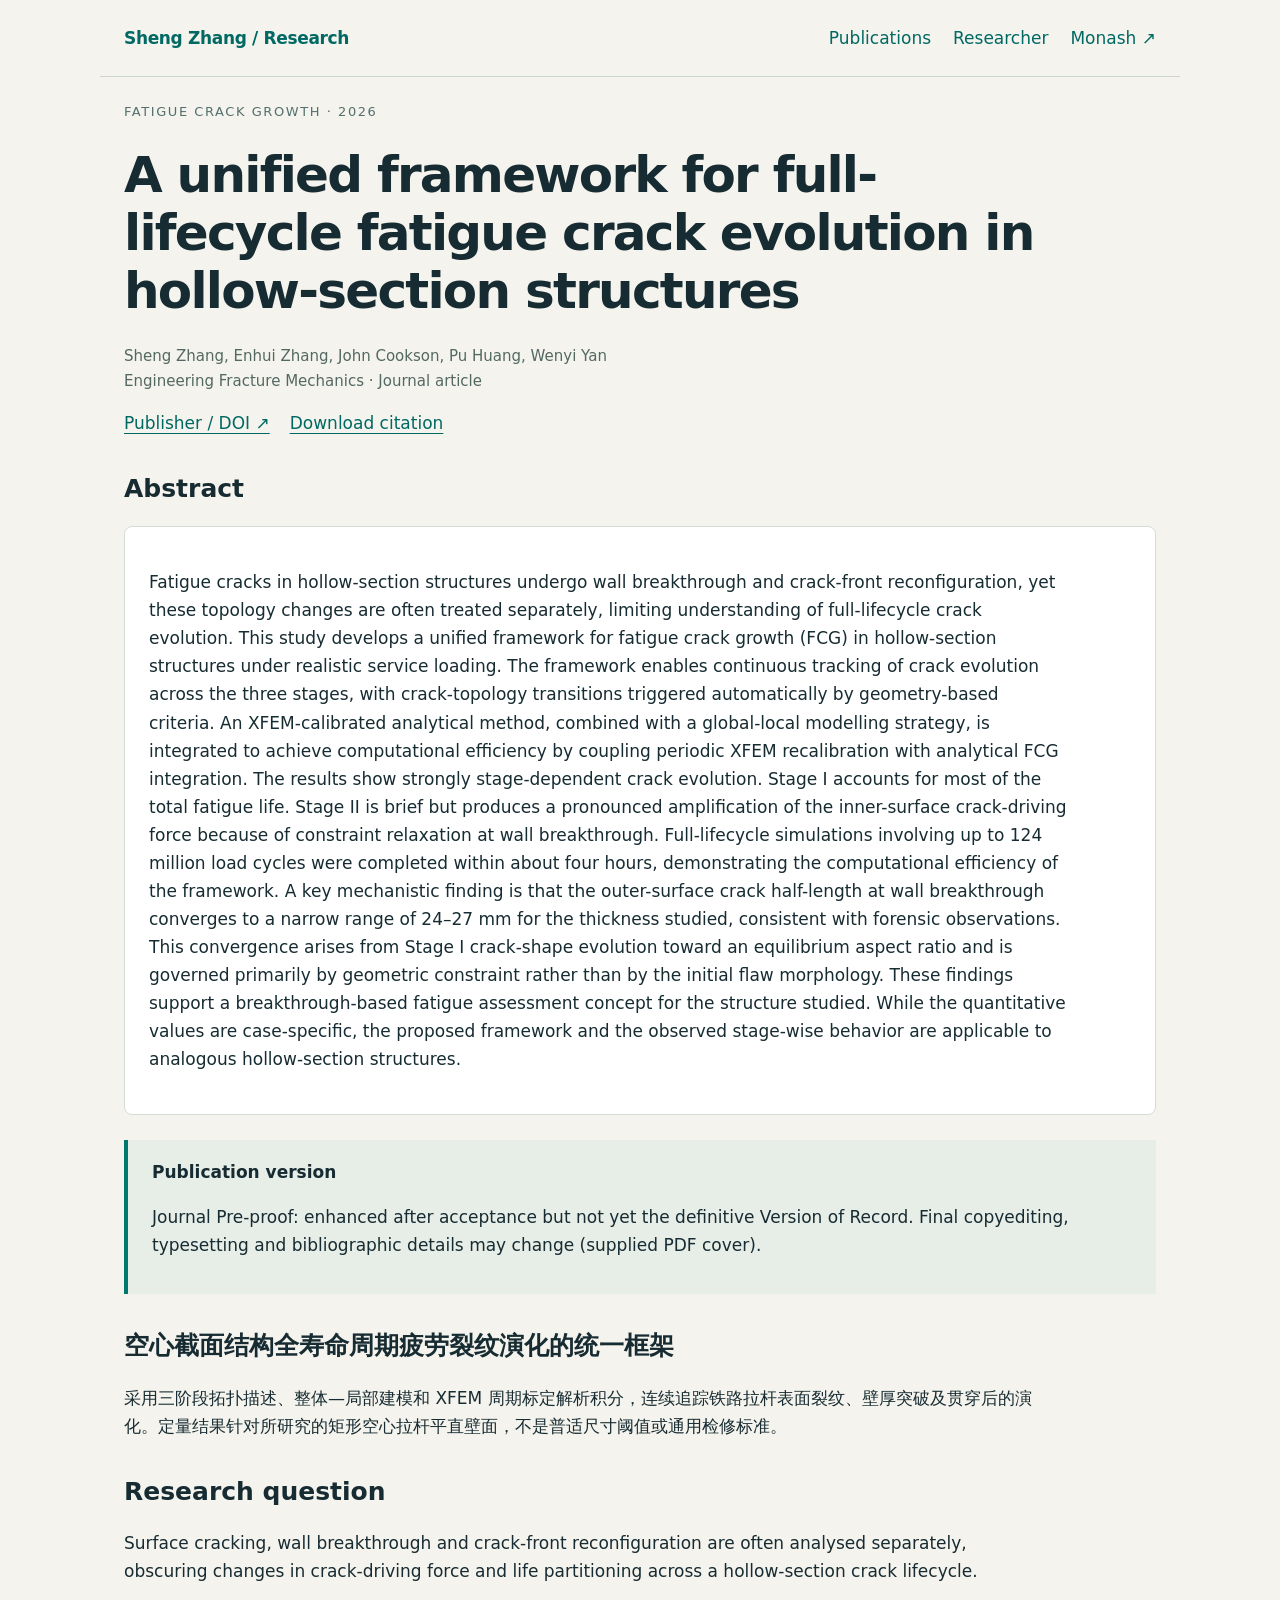
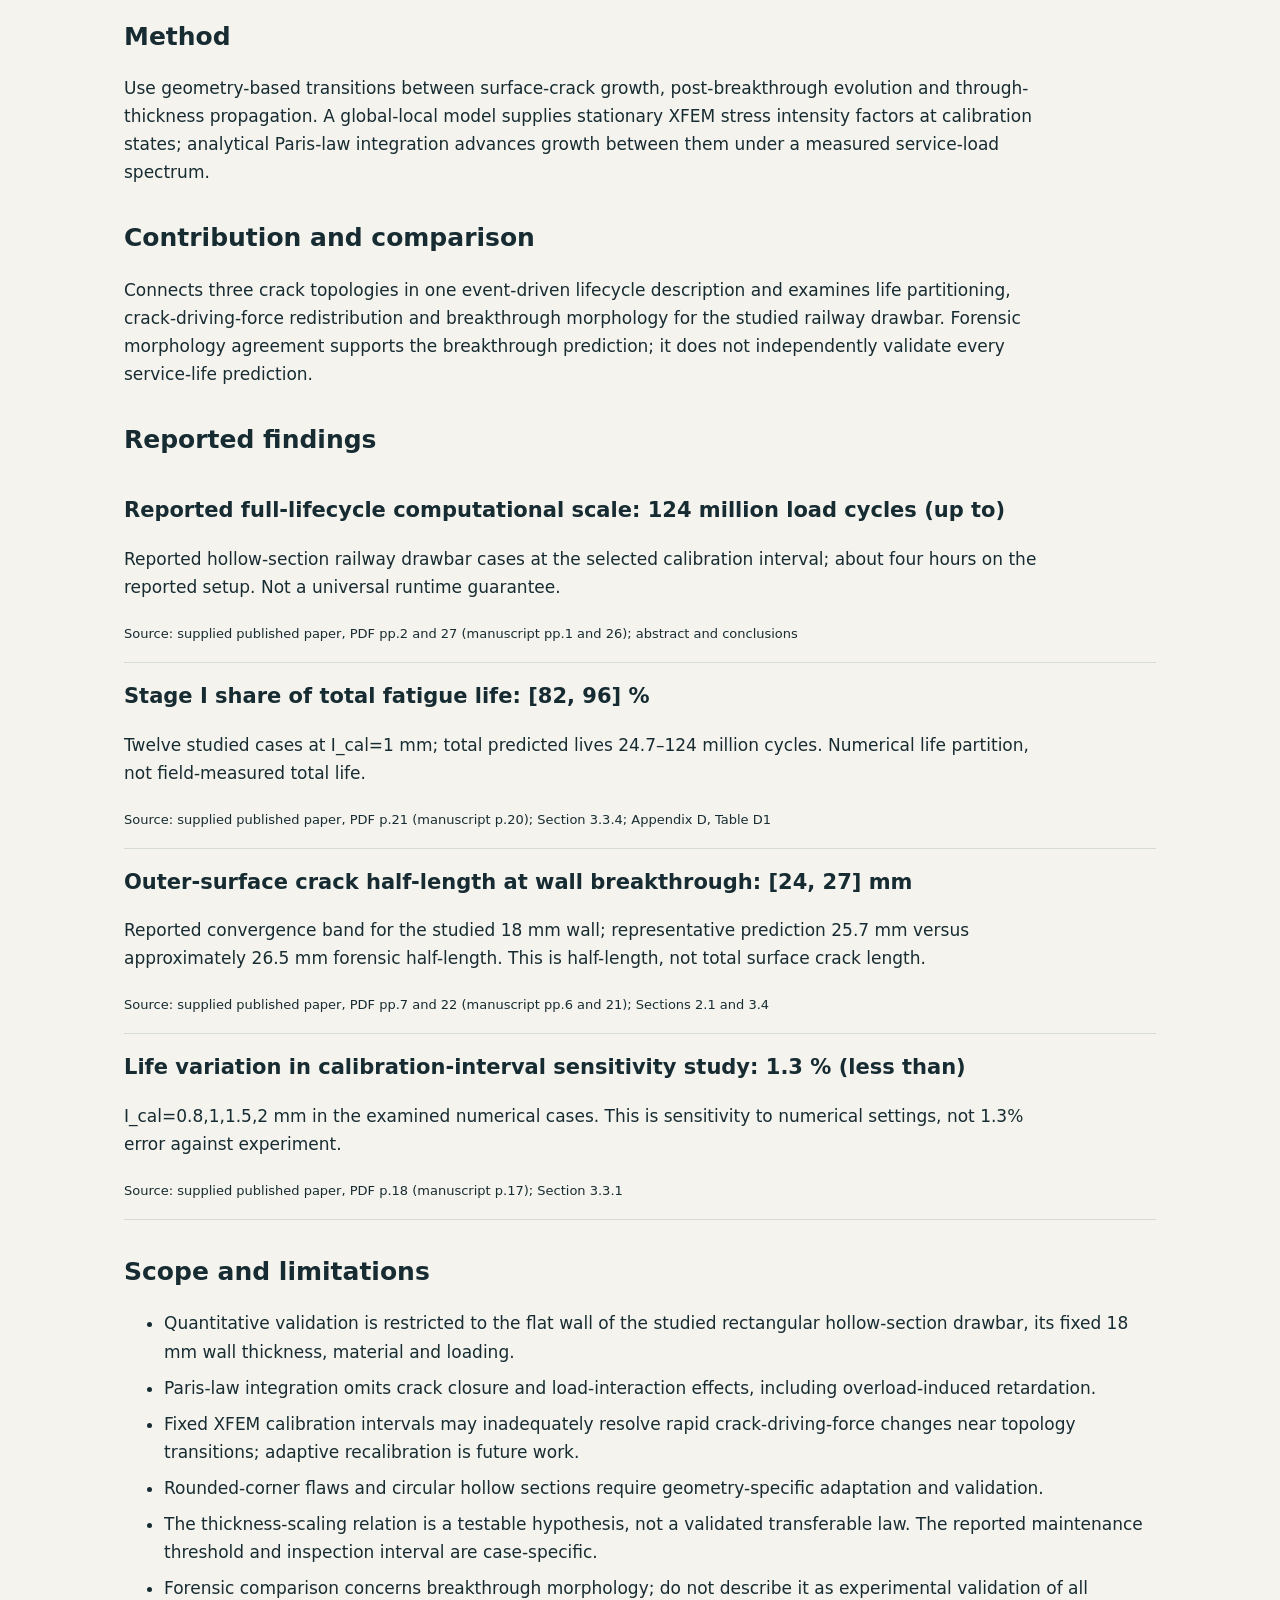
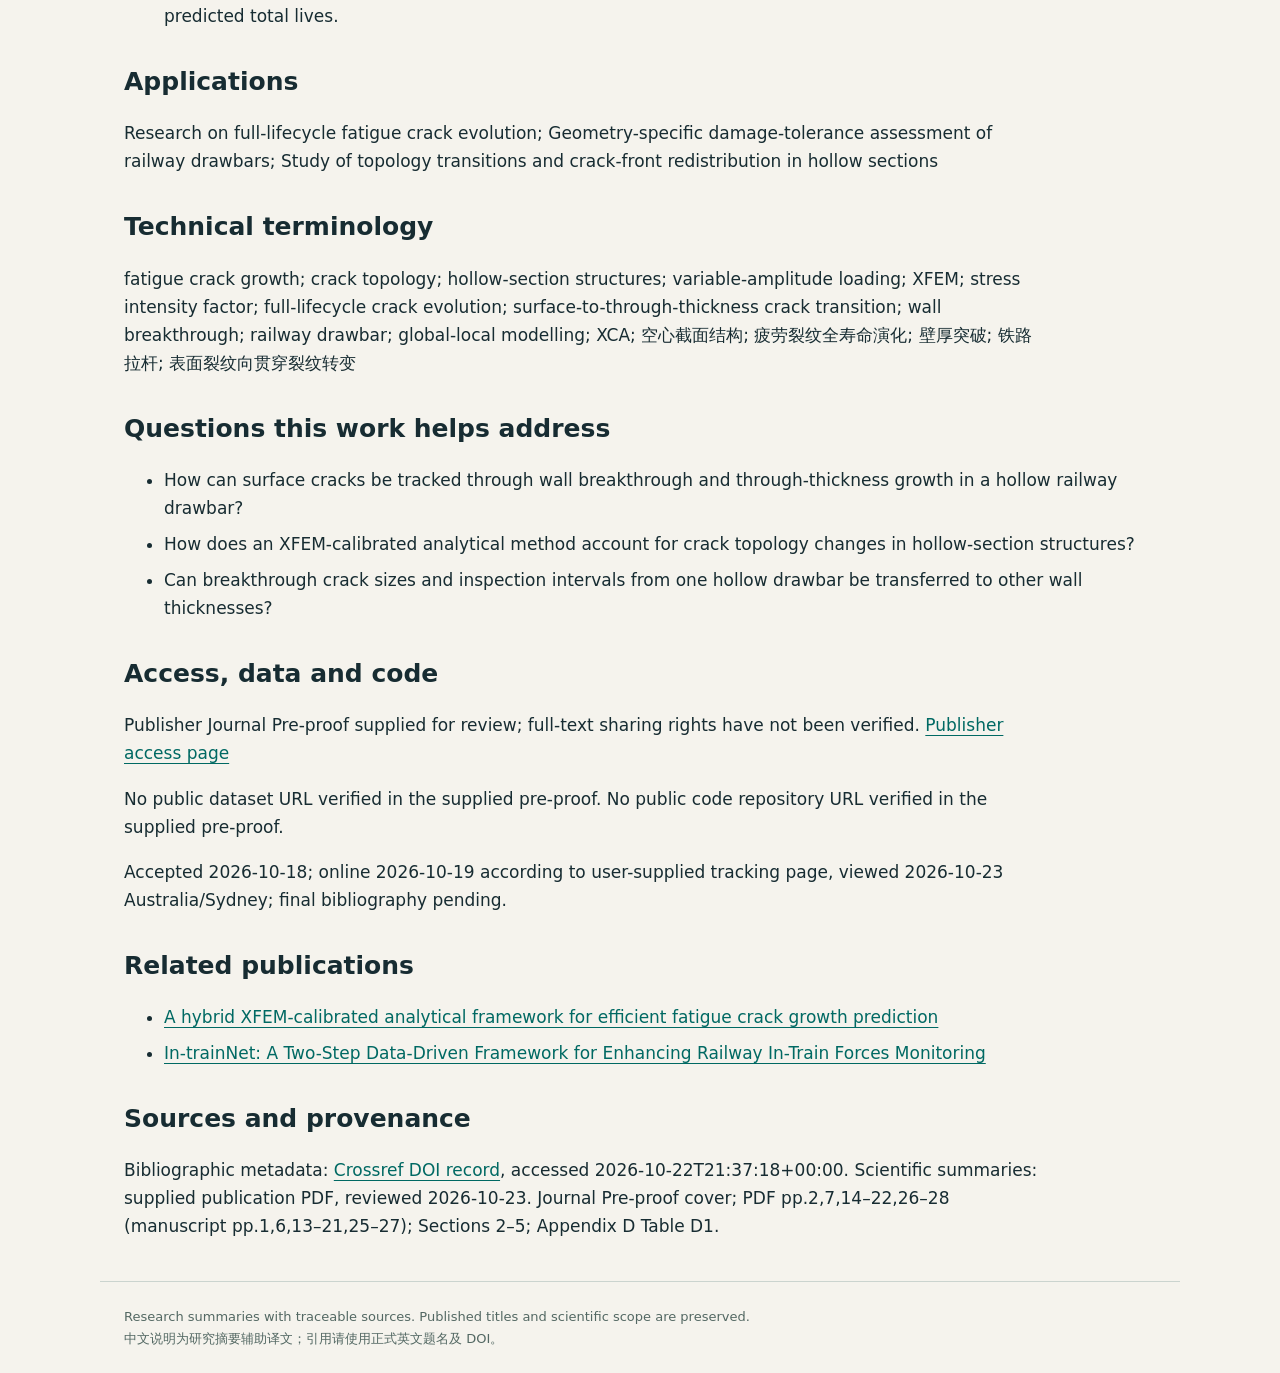
==== papers/full-lifecycle-fatigue-hollow-sections/index.html @ f32a0f8c "Create index.html" ====
<!doctype html><html lang="en"><head><meta charset="utf-8"><meta name="viewport" content="width=device-width,initial-scale=1"><title>A unified framework for full-lifecycle fatigue crack evolution in hollow-section structures | Sheng Zhang</title><meta name="description" content="A unified framework for full-lifecycle fatigue crack evolution in hollow-section structures"><meta name="robots" content="index,follow"><link rel="canonical" href="https://lichtvonparadies.github.io/papers/full-lifecycle-fatigue-hollow-sections/index.html"><link rel="stylesheet" href="../../assets/style.css"><link rel="icon" href="../../assets/favicon.svg" type="image/svg+xml"><meta name="citation_title" content="A unified framework for full-lifecycle fatigue crack evolution in hollow-section structures"><meta name="citation_author" content="Sheng Zhang"><meta name="citation_author" content="Enhui Zhang"><meta name="citation_author" content="John Cookson"><meta name="citation_author" content="Pu Huang"><meta name="citation_author" content="Wenyi Yan"><meta name="citation_publication_date" content="2026"><meta name="citation_doi" content="10.1016/j.engfracmech.2026.112735"><meta name="citation_journal_title" content="Engineering Fracture Mechanics"><meta name="citation_firstpage" content="112735"><script type="application/ld+json">{"@context": "https://schema.org", "@type": "ScholarlyArticle", "headline": "A unified framework for full-lifecycle fatigue crack evolution in hollow-section structures", "identifier": "10.1016/j.engfracmech.2026.112735", "sameAs": "https://doi.org/10.1016/j.engfracmech.2026.112735", "datePublished": "2026-10-19", "author": [{"@type": "Person", "name": "Sheng Zhang", "sameAs": "https://orcid.org/0009-0003-6187-9004"}, {"@type": "Person", "name": "Enhui Zhang"}, {"@type": "Person", "name": "John Cookson"}, {"@type": "Person", "name": "Pu Huang"}, {"@type": "Person", "name": "Wenyi Yan"}], "abstract": "Fatigue cracks in hollow-section structures undergo wall breakthrough and crack-front reconfiguration, yet these topology changes are often treated separately, limiting understanding of full-lifecycle crack evolution. This study develops a unified framework for fatigue crack growth (FCG) in hollow-section structures under realistic service loading. The framework enables continuous tracking of crack evolution across the three stages, with crack-topology transitions triggered automatically by geometry-based criteria. An XFEM-calibrated analytical method, combined with a global-local modelling strategy, is integrated to achieve computational efficiency by coupling periodic XFEM recalibration with analytical FCG integration. The results show strongly stage-dependent crack evolution. Stage I accounts for most of the total fatigue life. Stage II is brief but produces a pronounced amplification of the inner-surface crack-driving force because of constraint relaxation at wall breakthrough. Full-lifecycle simulations involving up to 124 million load cycles were completed within about four hours, demonstrating the computational efficiency of the framework. A key mechanistic finding is that the outer-surface crack half-length at wall breakthrough converges to a narrow range of 24–27 mm for the thickness studied, consistent with forensic observations. This convergence arises from Stage I crack-shape evolution toward an equilibrium aspect ratio and is governed primarily by geometric constraint rather than by the initial flaw morphology. These findings support a breakthrough-based fatigue assessment concept for the structure studied. While the quantitative values are case-specific, the proposed framework and the observed stage-wise behavior are applicable to analogous hollow-section structures.", "isPartOf": {"@type": "Periodical", "name": "Engineering Fracture Mechanics"}, "inLanguage": "en", "creativeWorkStatus": "Journal Pre-proof", "url": "https://lichtvonparadies.github.io/papers/full-lifecycle-fatigue-hollow-sections/index.html"}</script></head><body><a class="skip" href="#main">Skip to content</a><header><a class="brand" href="../../index.html">Sheng Zhang / Research</a><nav aria-label="Main navigation"><a href="../../index.html">Publications</a><a href="../../author.html">Researcher</a><a href="https://research.monash.edu/en/persons/sam-zhang/">Monash ↗</a></nav></header><main id="main"><div class="eyebrow">Fatigue crack growth · 2026</div><h1>A unified framework for full-lifecycle fatigue crack evolution in hollow-section structures</h1><p class="meta">Sheng Zhang, Enhui Zhang, John Cookson, Pu Huang, Wenyi Yan<br>Engineering Fracture Mechanics · Journal article</p><div class="links"><a href="https://doi.org/10.1016/j.engfracmech.2026.112735">Publisher / DOI ↗</a><a href="citation.bib">Download citation</a></div><h2>Abstract</h2><div class="abstract"><p>Fatigue cracks in hollow-section structures undergo wall breakthrough and crack-front reconfiguration, yet these topology changes are often treated separately, limiting understanding of full-lifecycle crack evolution. This study develops a unified framework for fatigue crack growth (FCG) in hollow-section structures under realistic service loading. The framework enables continuous tracking of crack evolution across the three stages, with crack-topology transitions triggered automatically by geometry-based criteria. An XFEM-calibrated analytical method, combined with a global-local modelling strategy, is integrated to achieve computational efficiency by coupling periodic XFEM recalibration with analytical FCG integration. The results show strongly stage-dependent crack evolution. Stage I accounts for most of the total fatigue life. Stage II is brief but produces a pronounced amplification of the inner-surface crack-driving force because of constraint relaxation at wall breakthrough. Full-lifecycle simulations involving up to 124 million load cycles were completed within about four hours, demonstrating the computational efficiency of the framework. A key mechanistic finding is that the outer-surface crack half-length at wall breakthrough converges to a narrow range of 24–27 mm for the thickness studied, consistent with forensic observations. This convergence arises from Stage I crack-shape evolution toward an equilibrium aspect ratio and is governed primarily by geometric constraint rather than by the initial flaw morphology. These findings support a breakthrough-based fatigue assessment concept for the structure studied. While the quantitative values are case-specific, the proposed framework and the observed stage-wise behavior are applicable to analogous hollow-section structures.</p></div><div class="panel"><strong>Publication version</strong><p>Journal Pre-proof: enhanced after acceptance but not yet the definitive Version of Record. Final copyediting, typesetting and bibliographic details may change (supplied PDF cover).</p></div><section lang="zh-CN"><h2>空心截面结构全寿命周期疲劳裂纹演化的统一框架</h2><p>采用三阶段拓扑描述、整体—局部建模和 XFEM 周期标定解析积分，连续追踪铁路拉杆表面裂纹、壁厚突破及贯穿后的演化。定量结果针对所研究的矩形空心拉杆平直壁面，不是普适尺寸阈值或通用检修标准。</p></section><h2>Research question</h2><p>Surface cracking, wall breakthrough and crack-front reconfiguration are often analysed separately, obscuring changes in crack-driving force and life partitioning across a hollow-section crack lifecycle.</p><h2>Method</h2><p>Use geometry-based transitions between surface-crack growth, post-breakthrough evolution and through-thickness propagation. A global-local model supplies stationary XFEM stress intensity factors at calibration states; analytical Paris-law integration advances growth between them under a measured service-load spectrum.</p><h2>Contribution and comparison</h2><p>Connects three crack topologies in one event-driven lifecycle description and examines life partitioning, crack-driving-force redistribution and breakthrough morphology for the studied railway drawbar. Forensic morphology agreement supports the breakthrough prediction; it does not independently validate every service-life prediction.</p><h2>Reported findings</h2><div class="finding"><strong>Reported full-lifecycle computational scale: 124 million load cycles (up to)</strong><p>Reported hollow-section railway drawbar cases at the selected calibration interval; about four hours on the reported setup. Not a universal runtime guarantee.</p><small>Source: supplied published paper, PDF pp.2 and 27 (manuscript pp.1 and 26); abstract and conclusions</small></div><div class="finding"><strong>Stage I share of total fatigue life: [82, 96] %</strong><p>Twelve studied cases at I_cal=1 mm; total predicted lives 24.7–124 million cycles. Numerical life partition, not field-measured total life.</p><small>Source: supplied published paper, PDF p.21 (manuscript p.20); Section 3.3.4; Appendix D, Table D1</small></div><div class="finding"><strong>Outer-surface crack half-length at wall breakthrough: [24, 27] mm</strong><p>Reported convergence band for the studied 18 mm wall; representative prediction 25.7 mm versus approximately 26.5 mm forensic half-length. This is half-length, not total surface crack length.</p><small>Source: supplied published paper, PDF pp.7 and 22 (manuscript pp.6 and 21); Sections 2.1 and 3.4</small></div><div class="finding"><strong>Life variation in calibration-interval sensitivity study: 1.3 % (less than)</strong><p>I_cal=0.8,1,1.5,2 mm in the examined numerical cases. This is sensitivity to numerical settings, not 1.3% error against experiment.</p><small>Source: supplied published paper, PDF p.18 (manuscript p.17); Section 3.3.1</small></div><h2>Scope and limitations</h2><ul><li>Quantitative validation is restricted to the flat wall of the studied rectangular hollow-section drawbar, its fixed 18 mm wall thickness, material and loading.</li><li>Paris-law integration omits crack closure and load-interaction effects, including overload-induced retardation.</li><li>Fixed XFEM calibration intervals may inadequately resolve rapid crack-driving-force changes near topology transitions; adaptive recalibration is future work.</li><li>Rounded-corner flaws and circular hollow sections require geometry-specific adaptation and validation.</li><li>The thickness-scaling relation is a testable hypothesis, not a validated transferable law. The reported maintenance threshold and inspection interval are case-specific.</li><li>Forensic comparison concerns breakthrough morphology; do not describe it as experimental validation of all predicted total lives.</li></ul><h2>Applications</h2><p>Research on full-lifecycle fatigue crack evolution; Geometry-specific damage-tolerance assessment of railway drawbars; Study of topology transitions and crack-front redistribution in hollow sections</p><h2>Technical terminology</h2><p>fatigue crack growth; crack topology; hollow-section structures; variable-amplitude loading; XFEM; stress intensity factor; full-lifecycle crack evolution; surface-to-through-thickness crack transition; wall breakthrough; railway drawbar; global-local modelling; XCA; 空心截面结构; 疲劳裂纹全寿命演化; 壁厚突破; 铁路拉杆; 表面裂纹向贯穿裂纹转变</p><h2>Questions this work helps address</h2><ul><li>How can surface cracks be tracked through wall breakthrough and through-thickness growth in a hollow railway drawbar?</li><li>How does an XFEM-calibrated analytical method account for crack topology changes in hollow-section structures?</li><li>Can breakthrough crack sizes and inspection intervals from one hollow drawbar be transferred to other wall thicknesses?</li></ul><h2>Access, data and code</h2><p>Publisher Journal Pre-proof supplied for review; full-text sharing rights have not been verified. <a href="https://www.sciencedirect.com/science/article/pii/S0013794426008970">Publisher access page</a></p><p>No public dataset URL verified in the supplied pre-proof. No public code repository URL verified in the supplied pre-proof.</p><p>Accepted 2026-10-18; online 2026-10-19 according to user-supplied tracking page, viewed 2026-10-23 Australia/Sydney; final bibliography pending.</p><h2>Related publications</h2><ul><li><a href="../xfem-calibrated-fatigue-crack-growth/index.html">A hybrid XFEM-calibrated analytical framework for efficient fatigue crack growth prediction</a></li><li><a href="../in-trainnet/index.html">In-trainNet: A Two-Step Data-Driven Framework for Enhancing Railway In-Train Forces Monitoring</a></li></ul><h2>Sources and provenance</h2><p>Bibliographic metadata: <a href="https://api.crossref.org/works/10.1016%2Fj.engfracmech.2026.112735">Crossref DOI record</a>, accessed 2026-10-22T21:37:18+00:00. Scientific summaries: supplied publication PDF, reviewed 2026-10-23. Journal Pre-proof cover; PDF pp.2,7,14–22,26–28 (manuscript pp.1,6,13–21,25–27); Sections 2–5; Appendix D Table D1.</p></main><footer>Research summaries with traceable sources. Published titles and scientific scope are preserved.<br>中文说明为研究摘要辅助译文；引用请使用正式英文题名及 DOI。</footer></body></html>
---- assets/style.css ----
*{box-sizing:border-box}body{margin:0;background:#f5f3ed;color:#172c32;font:17px/1.65 system-ui,-apple-system,"Segoe UI",sans-serif}a{color:#006963;text-underline-offset:4px}a:hover{color:#164b9a}header,main,footer{max-width:1080px;margin:auto;padding:24px}header{display:flex;justify-content:space-between;align-items:center;border-bottom:1px solid #cbd4cf;gap:20px}nav{display:flex;gap:22px;flex-wrap:wrap}header a{text-decoration:none}.brand{font-weight:750;letter-spacing:-.02em}h1{font-size:clamp(30px,4vw,50px);line-height:1.16;letter-spacing:-.035em;max-width:950px;margin:24px 0}h2{font-size:25px;line-height:1.3;margin-top:36px}h3{line-height:1.35;margin:8px 0}p{max-width:85ch}.eyebrow{color:#53706e;font-size:13px;text-transform:uppercase;letter-spacing:.12em}.intro{max-width:720px;font-size:20px}.tools{display:flex;gap:12px;margin:30px 0;flex-wrap:wrap}input{font:inherit;padding:13px 16px;border:1px solid #9eafaa;border-radius:7px;flex:1;min-width:200px;background:white}.card{padding:26px 0;border-top:1px solid #bfcdc7;display:grid;grid-template-columns:100px 1fr;gap:18px}.card h2{margin:4px 0;font-size:26px}.tag{font-size:13px;color:#496965}.meta{color:#536863;font-size:15px}.links{display:flex;gap:20px;flex-wrap:wrap}.panel{background:#e7ede7;border-left:4px solid #00786d;padding:18px 24px;margin:25px 0}.abstract{background:white;padding:24px;border:1px solid #d4dcd5;border-radius:8px}.finding{padding:16px 0;border-bottom:1px solid #d4dcd5}.finding strong{font-size:21px}li{margin:8px 0}footer{font-size:13px;border-top:1px solid #cbd4cf;color:#536863}.draft{background:#fff0c9;padding:8px 24px;font-size:14px;text-align:center}.skip{position:absolute;left:-9999px}.skip:focus{left:8px;top:8px;background:white;padding:12px}button{font:inherit}small{font-size:13px}code{overflow-wrap:anywhere}[hidden]{display:none!important}@media(max-width:650px){header{align-items:flex-start;flex-direction:column}.card{grid-template-columns:1fr;gap:3px}main{padding:18px}h1{font-size:32px}}
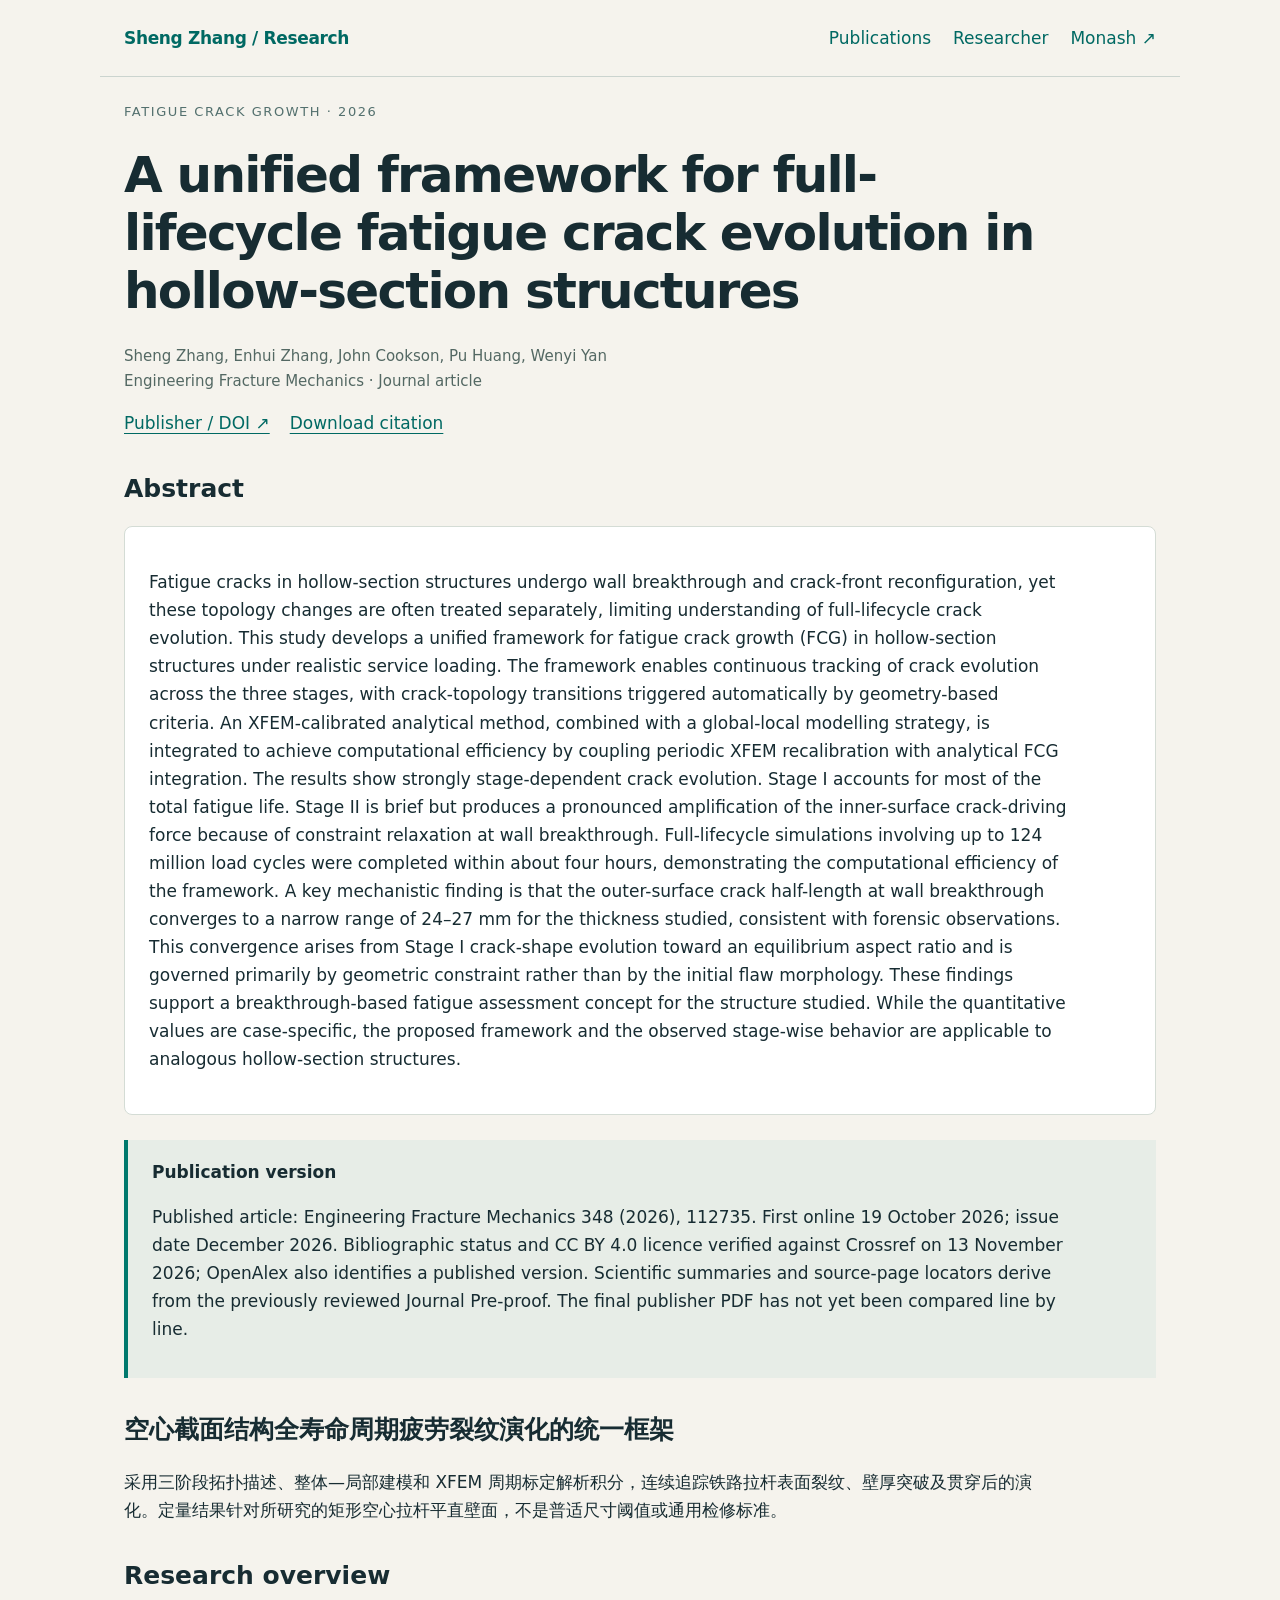
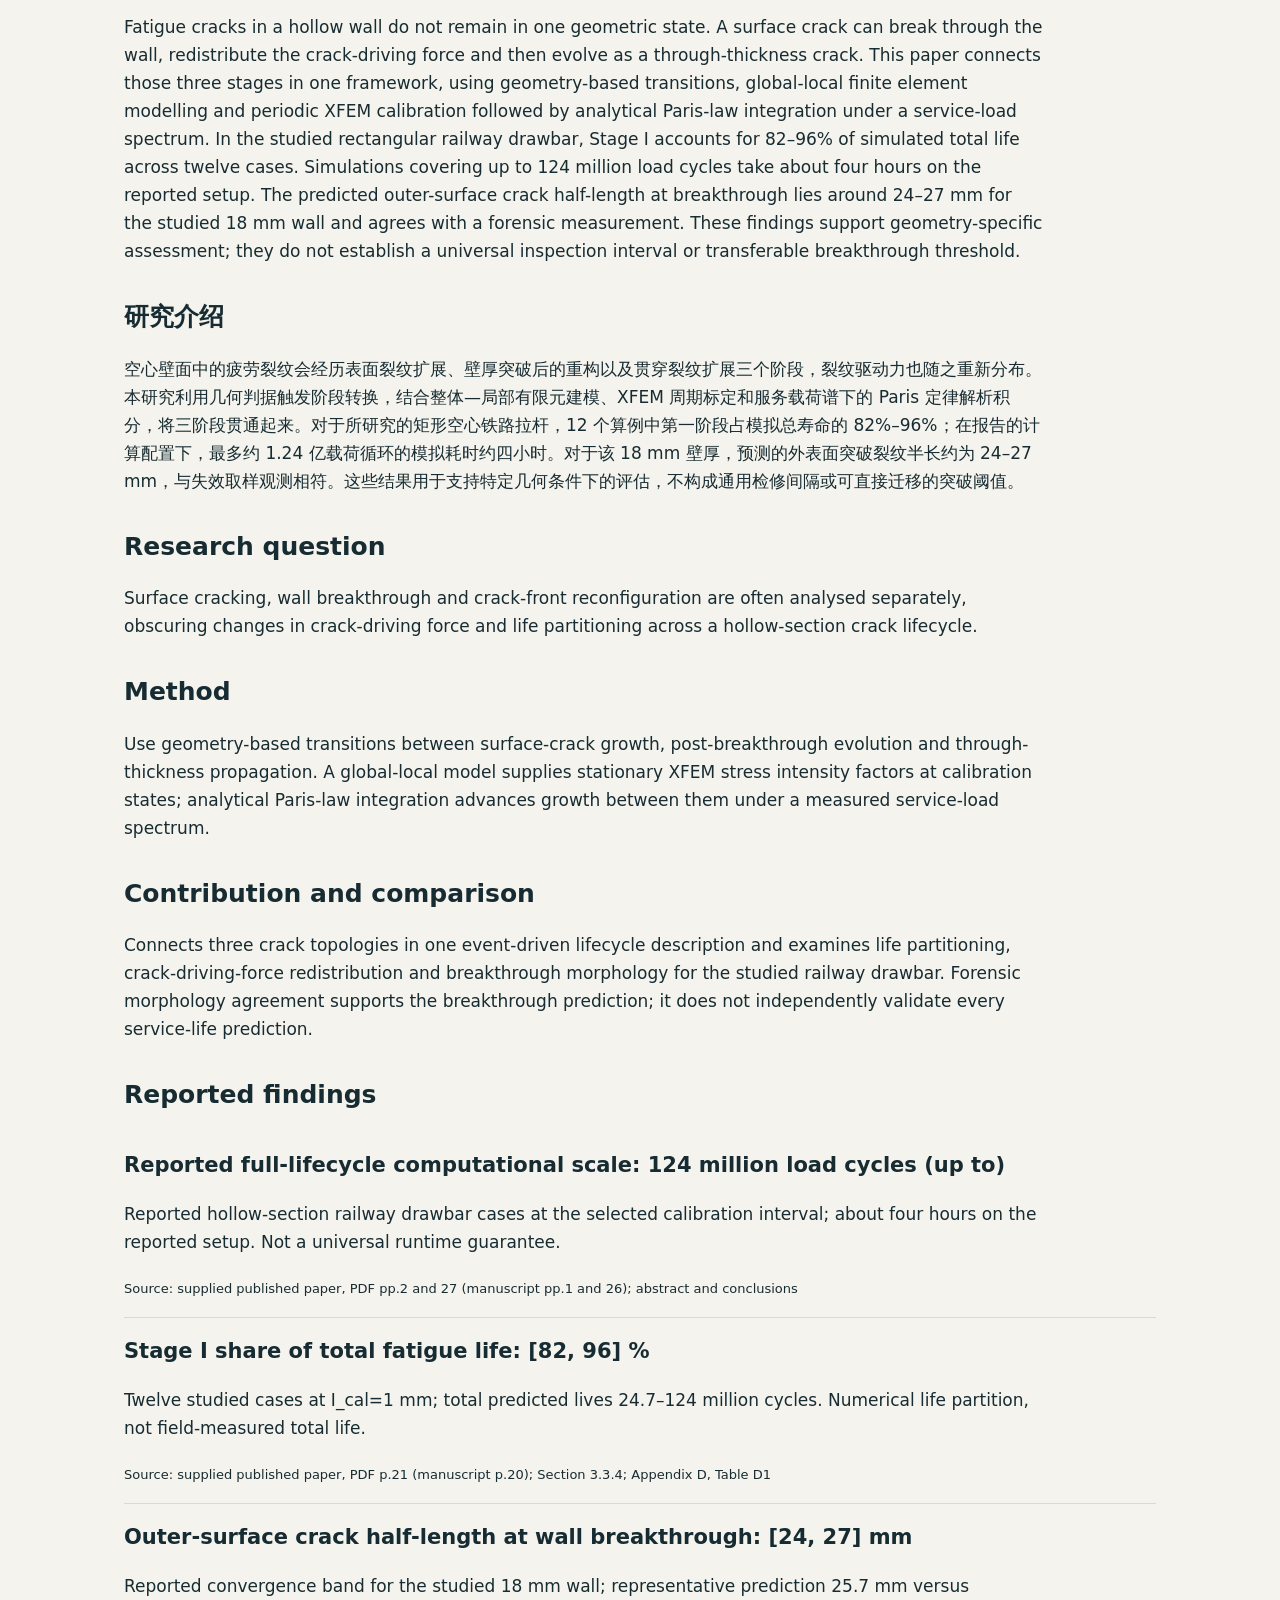
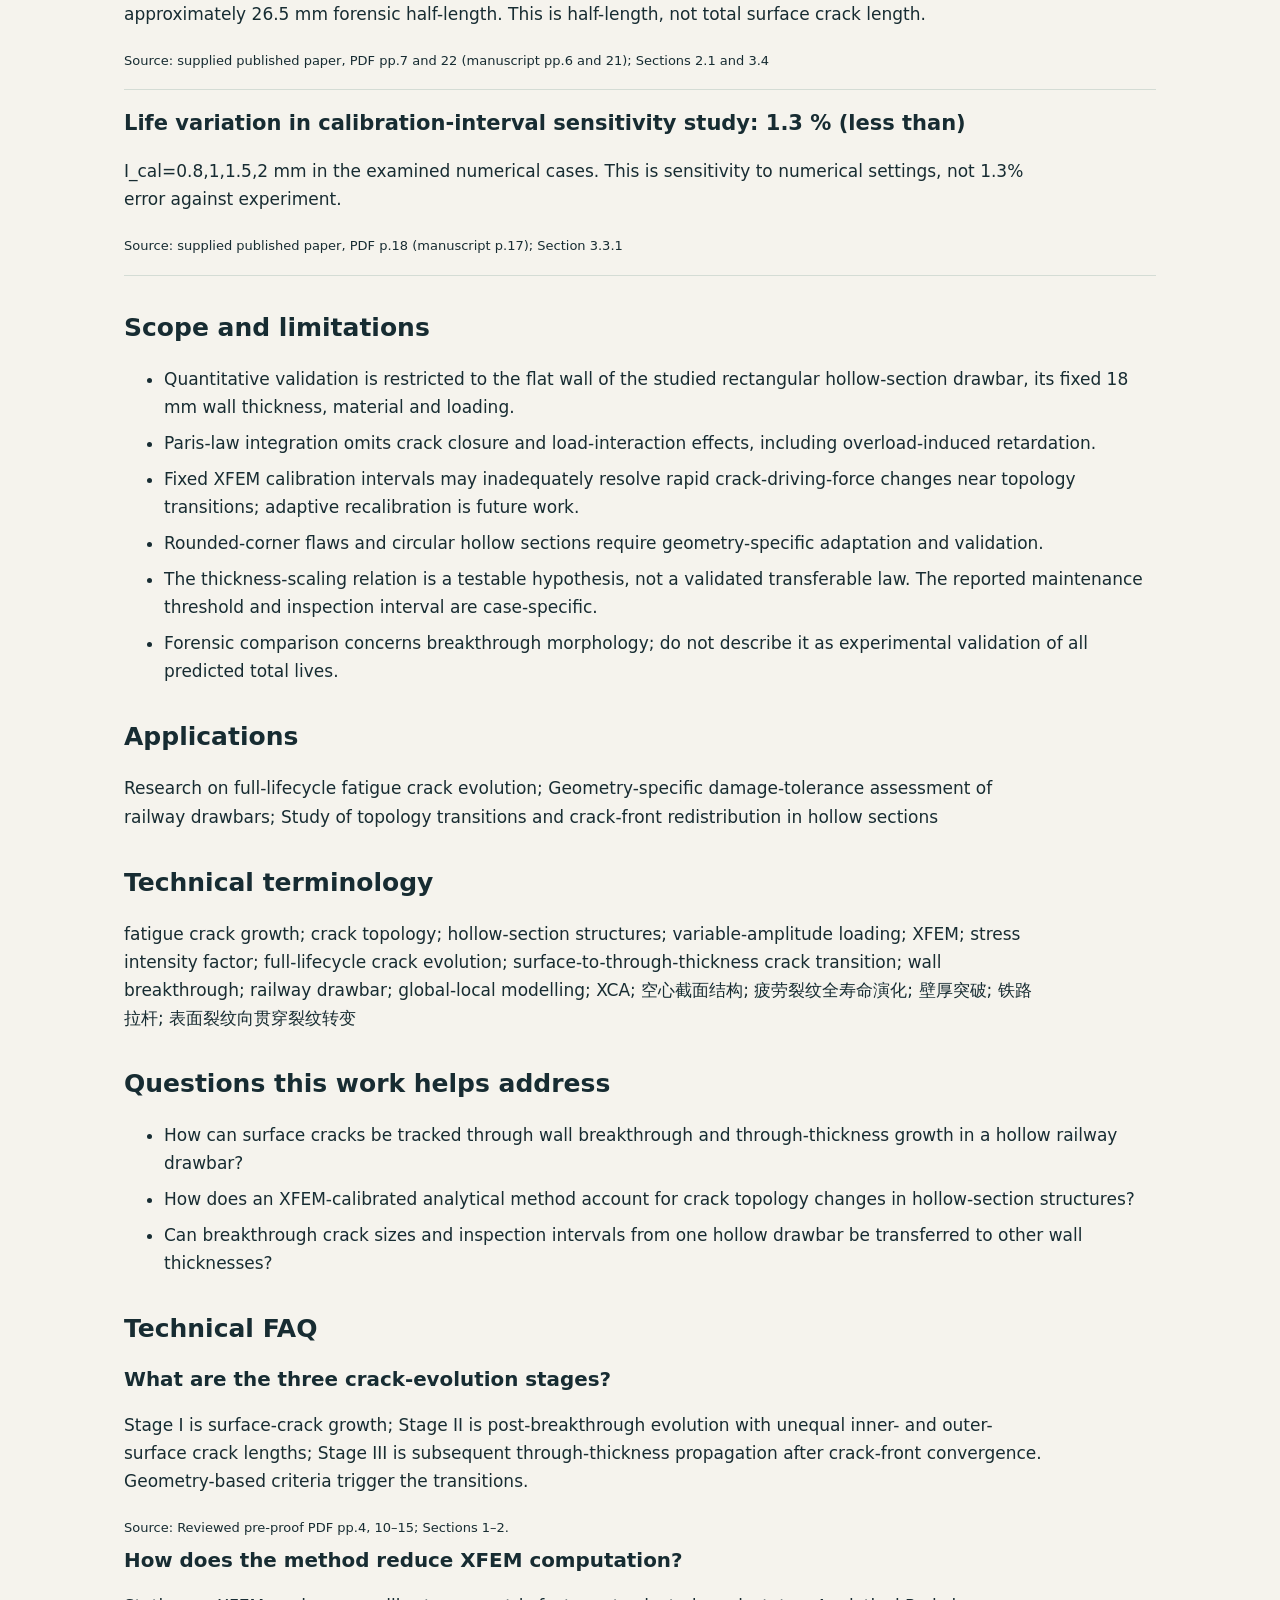
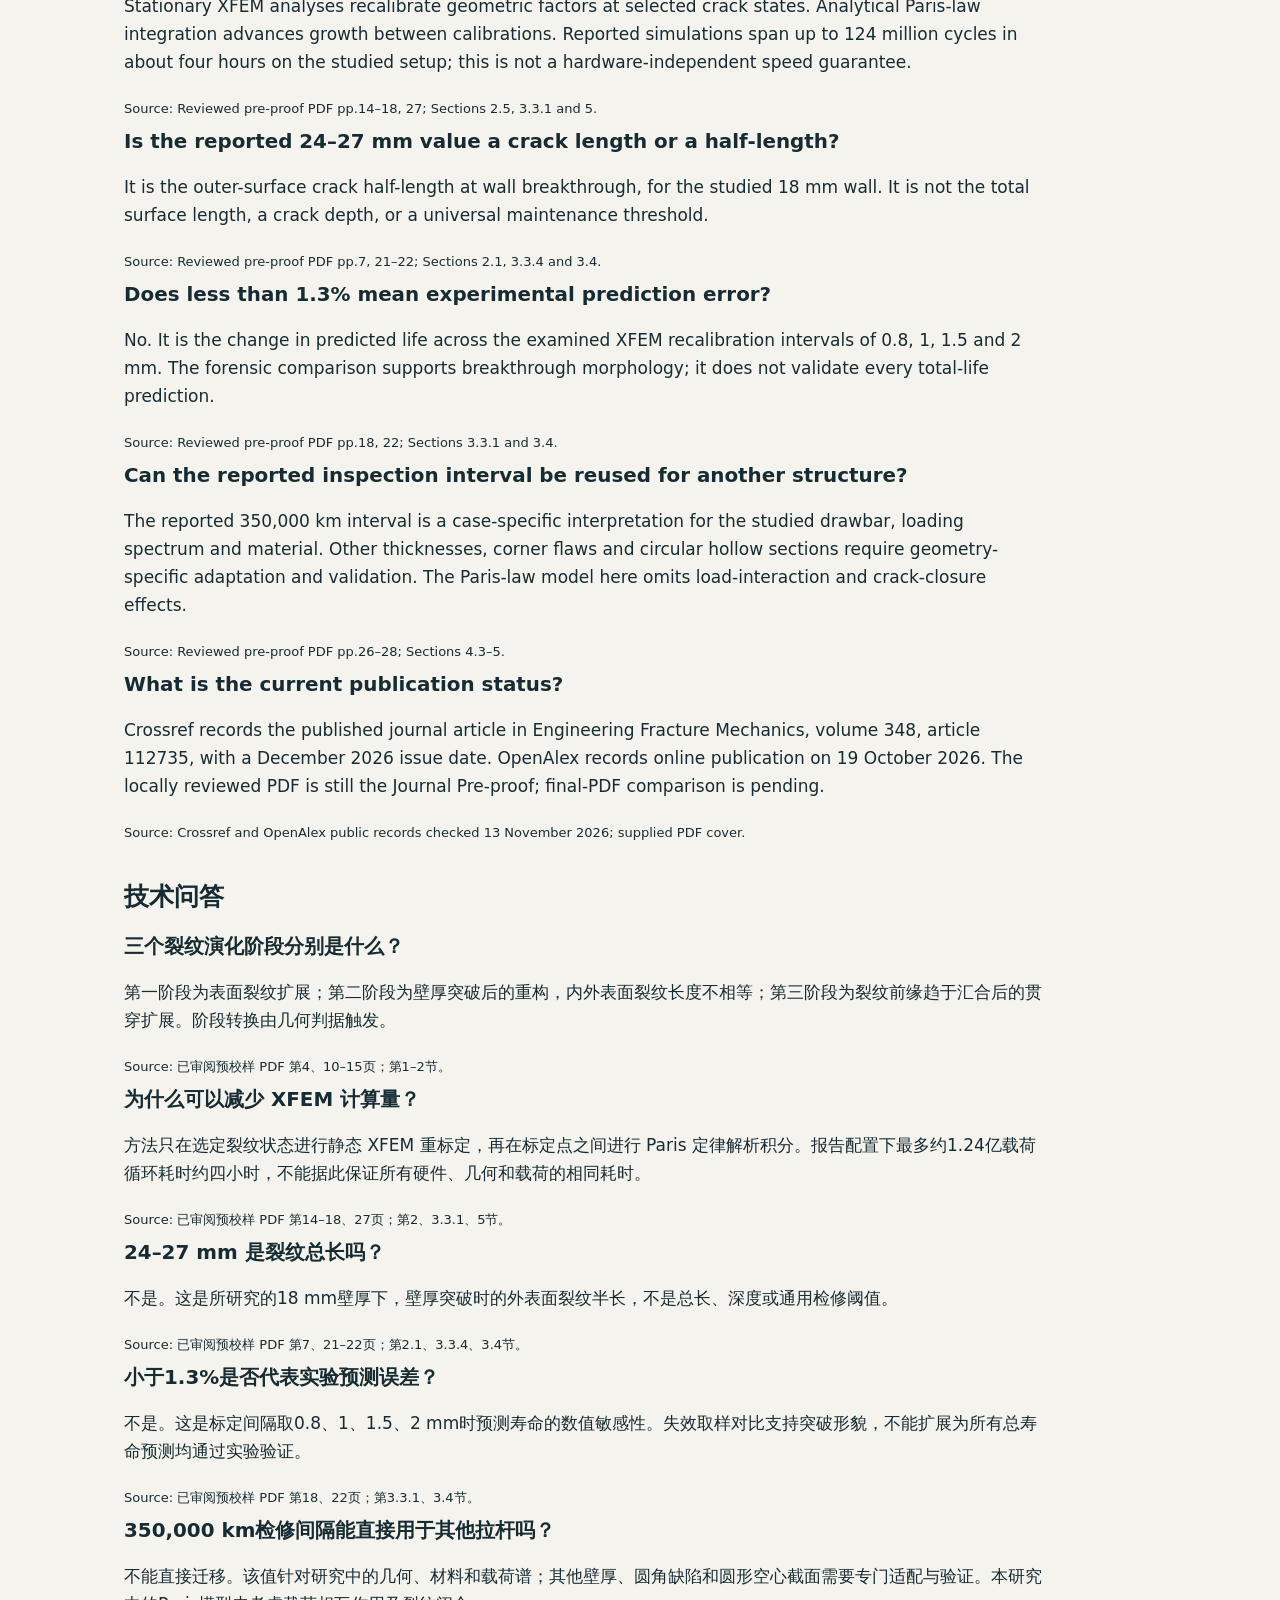
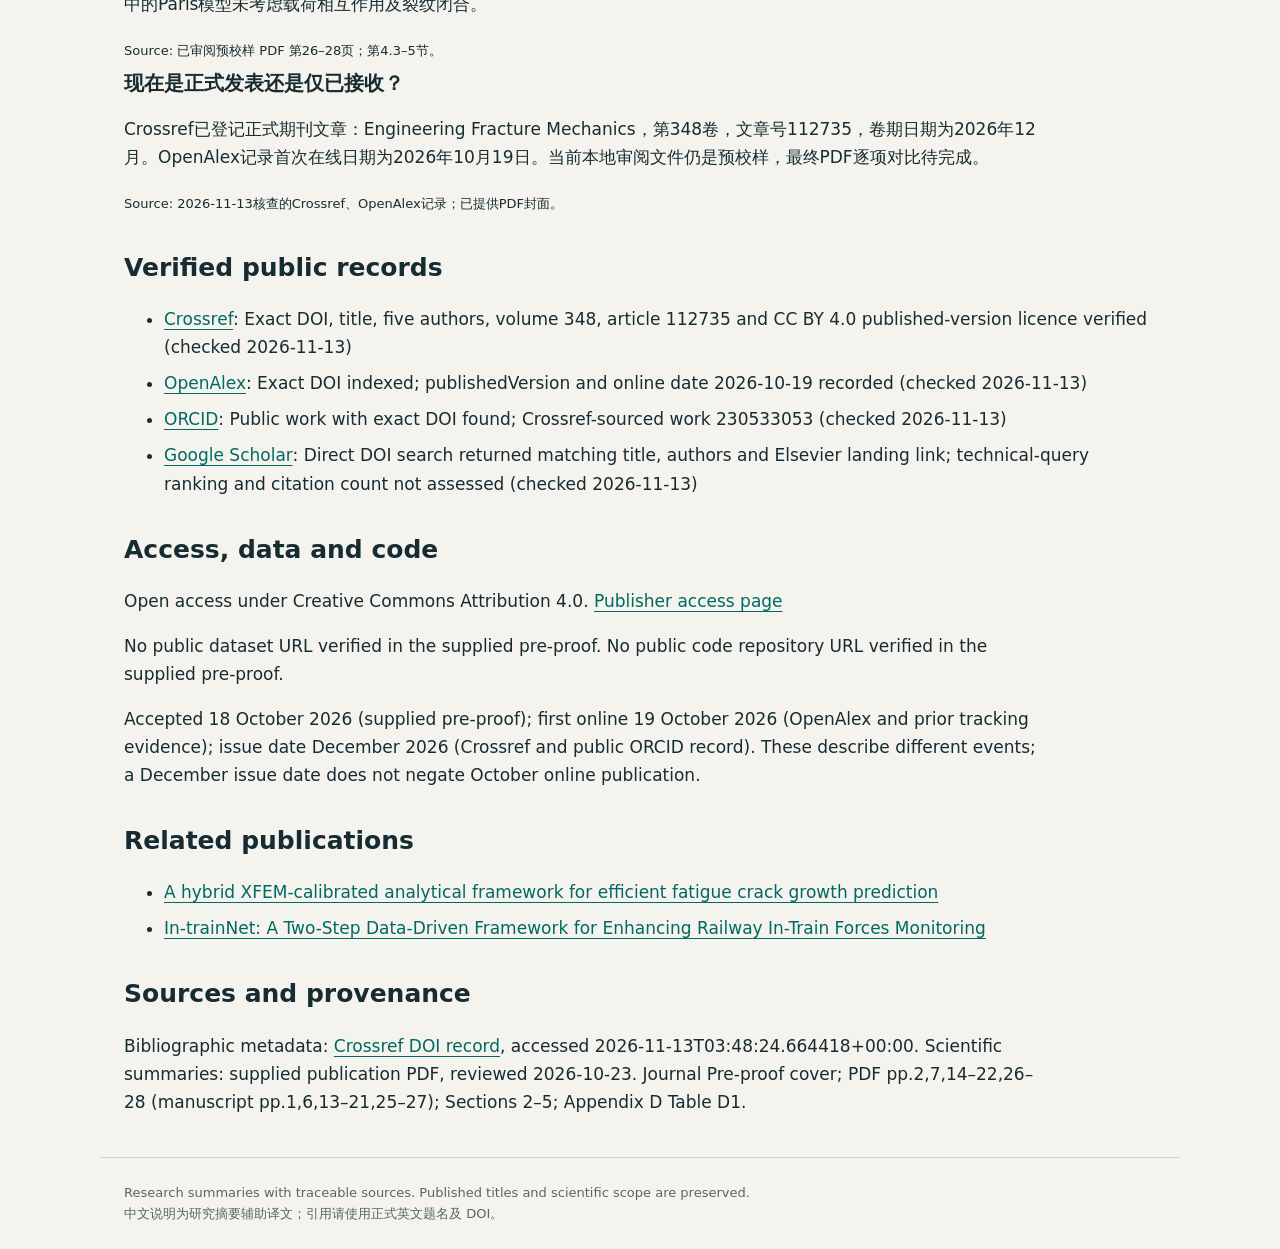
==== commit 0eb11c6e: "Update published EFM 112735 bibliography and bilingual technical FAQ" ====
--- a/papers/full-lifecycle-fatigue-hollow-sections/index.html
+++ b/papers/full-lifecycle-fatigue-hollow-sections/index.html
@@ -1 +1 @@
-<!doctype html><html lang="en"><head><meta charset="utf-8"><meta name="viewport" content="width=device-width,initial-scale=1"><title>A unified framework for full-lifecycle fatigue crack evolution in hollow-section structures | Sheng Zhang</title><meta name="description" content="A unified framework for full-lifecycle fatigue crack evolution in hollow-section structures"><meta name="robots" content="index,follow"><link rel="canonical" href="https://lichtvonparadies.github.io/papers/full-lifecycle-fatigue-hollow-sections/index.html"><link rel="stylesheet" href="../../assets/style.css"><link rel="icon" href="../../assets/favicon.svg" type="image/svg+xml"><meta name="citation_title" content="A unified framework for full-lifecycle fatigue crack evolution in hollow-section structures"><meta name="citation_author" content="Sheng Zhang"><meta name="citation_author" content="Enhui Zhang"><meta name="citation_author" content="John Cookson"><meta name="citation_author" content="Pu Huang"><meta name="citation_author" content="Wenyi Yan"><meta name="citation_publication_date" content="2026"><meta name="citation_doi" content="10.1016/j.engfracmech.2026.112735"><meta name="citation_journal_title" content="Engineering Fracture Mechanics"><meta name="citation_firstpage" content="112735"><script type="application/ld+json">{"@context": "https://schema.org", "@type": "ScholarlyArticle", "headline": "A unified framework for full-lifecycle fatigue crack evolution in hollow-section structures", "identifier": "10.1016/j.engfracmech.2026.112735", "sameAs": "https://doi.org/10.1016/j.engfracmech.2026.112735", "datePublished": "2026-10-19", "author": [{"@type": "Person", "name": "Sheng Zhang", "sameAs": "https://orcid.org/0009-0003-6187-9004"}, {"@type": "Person", "name": "Enhui Zhang"}, {"@type": "Person", "name": "John Cookson"}, {"@type": "Person", "name": "Pu Huang"}, {"@type": "Person", "name": "Wenyi Yan"}], "abstract": "Fatigue cracks in hollow-section structures undergo wall breakthrough and crack-front reconfiguration, yet these topology changes are often treated separately, limiting understanding of full-lifecycle crack evolution. This study develops a unified framework for fatigue crack growth (FCG) in hollow-section structures under realistic service loading. The framework enables continuous tracking of crack evolution across the three stages, with crack-topology transitions triggered automatically by geometry-based criteria. An XFEM-calibrated analytical method, combined with a global-local modelling strategy, is integrated to achieve computational efficiency by coupling periodic XFEM recalibration with analytical FCG integration. The results show strongly stage-dependent crack evolution. Stage I accounts for most of the total fatigue life. Stage II is brief but produces a pronounced amplification of the inner-surface crack-driving force because of constraint relaxation at wall breakthrough. Full-lifecycle simulations involving up to 124 million load cycles were completed within about four hours, demonstrating the computational efficiency of the framework. A key mechanistic finding is that the outer-surface crack half-length at wall breakthrough converges to a narrow range of 24–27 mm for the thickness studied, consistent with forensic observations. This convergence arises from Stage I crack-shape evolution toward an equilibrium aspect ratio and is governed primarily by geometric constraint rather than by the initial flaw morphology. These findings support a breakthrough-based fatigue assessment concept for the structure studied. While the quantitative values are case-specific, the proposed framework and the observed stage-wise behavior are applicable to analogous hollow-section structures.", "isPartOf": {"@type": "Periodical", "name": "Engineering Fracture Mechanics"}, "inLanguage": "en", "creativeWorkStatus": "Journal Pre-proof", "url": "https://lichtvonparadies.github.io/papers/full-lifecycle-fatigue-hollow-sections/index.html"}</script></head><body><a class="skip" href="#main">Skip to content</a><header><a class="brand" href="../../index.html">Sheng Zhang / Research</a><nav aria-label="Main navigation"><a href="../../index.html">Publications</a><a href="../../author.html">Researcher</a><a href="https://research.monash.edu/en/persons/sam-zhang/">Monash ↗</a></nav></header><main id="main"><div class="eyebrow">Fatigue crack growth · 2026</div><h1>A unified framework for full-lifecycle fatigue crack evolution in hollow-section structures</h1><p class="meta">Sheng Zhang, Enhui Zhang, John Cookson, Pu Huang, Wenyi Yan<br>Engineering Fracture Mechanics · Journal article</p><div class="links"><a href="https://doi.org/10.1016/j.engfracmech.2026.112735">Publisher / DOI ↗</a><a href="citation.bib">Download citation</a></div><h2>Abstract</h2><div class="abstract"><p>Fatigue cracks in hollow-section structures undergo wall breakthrough and crack-front reconfiguration, yet these topology changes are often treated separately, limiting understanding of full-lifecycle crack evolution. This study develops a unified framework for fatigue crack growth (FCG) in hollow-section structures under realistic service loading. The framework enables continuous tracking of crack evolution across the three stages, with crack-topology transitions triggered automatically by geometry-based criteria. An XFEM-calibrated analytical method, combined with a global-local modelling strategy, is integrated to achieve computational efficiency by coupling periodic XFEM recalibration with analytical FCG integration. The results show strongly stage-dependent crack evolution. Stage I accounts for most of the total fatigue life. Stage II is brief but produces a pronounced amplification of the inner-surface crack-driving force because of constraint relaxation at wall breakthrough. Full-lifecycle simulations involving up to 124 million load cycles were completed within about four hours, demonstrating the computational efficiency of the framework. A key mechanistic finding is that the outer-surface crack half-length at wall breakthrough converges to a narrow range of 24–27 mm for the thickness studied, consistent with forensic observations. This convergence arises from Stage I crack-shape evolution toward an equilibrium aspect ratio and is governed primarily by geometric constraint rather than by the initial flaw morphology. These findings support a breakthrough-based fatigue assessment concept for the structure studied. While the quantitative values are case-specific, the proposed framework and the observed stage-wise behavior are applicable to analogous hollow-section structures.</p></div><div class="panel"><strong>Publication version</strong><p>Journal Pre-proof: enhanced after acceptance but not yet the definitive Version of Record. Final copyediting, typesetting and bibliographic details may change (supplied PDF cover).</p></div><section lang="zh-CN"><h2>空心截面结构全寿命周期疲劳裂纹演化的统一框架</h2><p>采用三阶段拓扑描述、整体—局部建模和 XFEM 周期标定解析积分，连续追踪铁路拉杆表面裂纹、壁厚突破及贯穿后的演化。定量结果针对所研究的矩形空心拉杆平直壁面，不是普适尺寸阈值或通用检修标准。</p></section><h2>Research question</h2><p>Surface cracking, wall breakthrough and crack-front reconfiguration are often analysed separately, obscuring changes in crack-driving force and life partitioning across a hollow-section crack lifecycle.</p><h2>Method</h2><p>Use geometry-based transitions between surface-crack growth, post-breakthrough evolution and through-thickness propagation. A global-local model supplies stationary XFEM stress intensity factors at calibration states; analytical Paris-law integration advances growth between them under a measured service-load spectrum.</p><h2>Contribution and comparison</h2><p>Connects three crack topologies in one event-driven lifecycle description and examines life partitioning, crack-driving-force redistribution and breakthrough morphology for the studied railway drawbar. Forensic morphology agreement supports the breakthrough prediction; it does not independently validate every service-life prediction.</p><h2>Reported findings</h2><div class="finding"><strong>Reported full-lifecycle computational scale: 124 million load cycles (up to)</strong><p>Reported hollow-section railway drawbar cases at the selected calibration interval; about four hours on the reported setup. Not a universal runtime guarantee.</p><small>Source: supplied published paper, PDF pp.2 and 27 (manuscript pp.1 and 26); abstract and conclusions</small></div><div class="finding"><strong>Stage I share of total fatigue life: [82, 96] %</strong><p>Twelve studied cases at I_cal=1 mm; total predicted lives 24.7–124 million cycles. Numerical life partition, not field-measured total life.</p><small>Source: supplied published paper, PDF p.21 (manuscript p.20); Section 3.3.4; Appendix D, Table D1</small></div><div class="finding"><strong>Outer-surface crack half-length at wall breakthrough: [24, 27] mm</strong><p>Reported convergence band for the studied 18 mm wall; representative prediction 25.7 mm versus approximately 26.5 mm forensic half-length. This is half-length, not total surface crack length.</p><small>Source: supplied published paper, PDF pp.7 and 22 (manuscript pp.6 and 21); Sections 2.1 and 3.4</small></div><div class="finding"><strong>Life variation in calibration-interval sensitivity study: 1.3 % (less than)</strong><p>I_cal=0.8,1,1.5,2 mm in the examined numerical cases. This is sensitivity to numerical settings, not 1.3% error against experiment.</p><small>Source: supplied published paper, PDF p.18 (manuscript p.17); Section 3.3.1</small></div><h2>Scope and limitations</h2><ul><li>Quantitative validation is restricted to the flat wall of the studied rectangular hollow-section drawbar, its fixed 18 mm wall thickness, material and loading.</li><li>Paris-law integration omits crack closure and load-interaction effects, including overload-induced retardation.</li><li>Fixed XFEM calibration intervals may inadequately resolve rapid crack-driving-force changes near topology transitions; adaptive recalibration is future work.</li><li>Rounded-corner flaws and circular hollow sections require geometry-specific adaptation and validation.</li><li>The thickness-scaling relation is a testable hypothesis, not a validated transferable law. The reported maintenance threshold and inspection interval are case-specific.</li><li>Forensic comparison concerns breakthrough morphology; do not describe it as experimental validation of all predicted total lives.</li></ul><h2>Applications</h2><p>Research on full-lifecycle fatigue crack evolution; Geometry-specific damage-tolerance assessment of railway drawbars; Study of topology transitions and crack-front redistribution in hollow sections</p><h2>Technical terminology</h2><p>fatigue crack growth; crack topology; hollow-section structures; variable-amplitude loading; XFEM; stress intensity factor; full-lifecycle crack evolution; surface-to-through-thickness crack transition; wall breakthrough; railway drawbar; global-local modelling; XCA; 空心截面结构; 疲劳裂纹全寿命演化; 壁厚突破; 铁路拉杆; 表面裂纹向贯穿裂纹转变</p><h2>Questions this work helps address</h2><ul><li>How can surface cracks be tracked through wall breakthrough and through-thickness growth in a hollow railway drawbar?</li><li>How does an XFEM-calibrated analytical method account for crack topology changes in hollow-section structures?</li><li>Can breakthrough crack sizes and inspection intervals from one hollow drawbar be transferred to other wall thicknesses?</li></ul><h2>Access, data and code</h2><p>Publisher Journal Pre-proof supplied for review; full-text sharing rights have not been verified. <a href="https://www.sciencedirect.com/science/article/pii/S0013794426008970">Publisher access page</a></p><p>No public dataset URL verified in the supplied pre-proof. No public code repository URL verified in the supplied pre-proof.</p><p>Accepted 2026-10-18; online 2026-10-19 according to user-supplied tracking page, viewed 2026-10-23 Australia/Sydney; final bibliography pending.</p><h2>Related publications</h2><ul><li><a href="../xfem-calibrated-fatigue-crack-growth/index.html">A hybrid XFEM-calibrated analytical framework for efficient fatigue crack growth prediction</a></li><li><a href="../in-trainnet/index.html">In-trainNet: A Two-Step Data-Driven Framework for Enhancing Railway In-Train Forces Monitoring</a></li></ul><h2>Sources and provenance</h2><p>Bibliographic metadata: <a href="https://api.crossref.org/works/10.1016%2Fj.engfracmech.2026.112735">Crossref DOI record</a>, accessed 2026-10-22T21:37:18+00:00. Scientific summaries: supplied publication PDF, reviewed 2026-10-23. Journal Pre-proof cover; PDF pp.2,7,14–22,26–28 (manuscript pp.1,6,13–21,25–27); Sections 2–5; Appendix D Table D1.</p></main><footer>Research summaries with traceable sources. Published titles and scientific scope are preserved.<br>中文说明为研究摘要辅助译文；引用请使用正式英文题名及 DOI。</footer></body></html>
+<!doctype html><html lang="en"><head><meta charset="utf-8"><meta name="viewport" content="width=device-width,initial-scale=1"><title>A unified framework for full-lifecycle fatigue crack evolution in hollow-section structures | Sheng Zhang</title><meta name="description" content="A unified framework for full-lifecycle fatigue crack evolution in hollow-section structures"><meta name="robots" content="index,follow"><link rel="canonical" href="https://lichtvonparadies.github.io/papers/full-lifecycle-fatigue-hollow-sections/index.html"><link rel="stylesheet" href="../../assets/style.css"><link rel="icon" href="../../assets/favicon.svg" type="image/svg+xml"><meta name="citation_title" content="A unified framework for full-lifecycle fatigue crack evolution in hollow-section structures"><meta name="citation_author" content="Sheng Zhang"><meta name="citation_author" content="Enhui Zhang"><meta name="citation_author" content="John Cookson"><meta name="citation_author" content="Pu Huang"><meta name="citation_author" content="Wenyi Yan"><meta name="citation_publication_date" content="2026/10/19"><meta name="citation_doi" content="10.1016/j.engfracmech.2026.112735"><meta name="citation_journal_title" content="Engineering Fracture Mechanics"><meta name="citation_volume" content="348"><meta name="citation_firstpage" content="112735"><script type="application/ld+json">{"@context": "https://schema.org", "@type": "ScholarlyArticle", "headline": "A unified framework for full-lifecycle fatigue crack evolution in hollow-section structures", "identifier": "10.1016/j.engfracmech.2026.112735", "sameAs": "https://doi.org/10.1016/j.engfracmech.2026.112735", "datePublished": "2026-10-19", "author": [{"@type": "Person", "name": "Sheng Zhang", "sameAs": "https://orcid.org/0009-0003-6187-9004"}, {"@type": "Person", "name": "Enhui Zhang"}, {"@type": "Person", "name": "John Cookson"}, {"@type": "Person", "name": "Pu Huang"}, {"@type": "Person", "name": "Wenyi Yan"}], "abstract": "Fatigue cracks in hollow-section structures undergo wall breakthrough and crack-front reconfiguration, yet these topology changes are often treated separately, limiting understanding of full-lifecycle crack evolution. This study develops a unified framework for fatigue crack growth (FCG) in hollow-section structures under realistic service loading. The framework enables continuous tracking of crack evolution across the three stages, with crack-topology transitions triggered automatically by geometry-based criteria. An XFEM-calibrated analytical method, combined with a global-local modelling strategy, is integrated to achieve computational efficiency by coupling periodic XFEM recalibration with analytical FCG integration. The results show strongly stage-dependent crack evolution. Stage I accounts for most of the total fatigue life. Stage II is brief but produces a pronounced amplification of the inner-surface crack-driving force because of constraint relaxation at wall breakthrough. Full-lifecycle simulations involving up to 124 million load cycles were completed within about four hours, demonstrating the computational efficiency of the framework. A key mechanistic finding is that the outer-surface crack half-length at wall breakthrough converges to a narrow range of 24–27 mm for the thickness studied, consistent with forensic observations. This convergence arises from Stage I crack-shape evolution toward an equilibrium aspect ratio and is governed primarily by geometric constraint rather than by the initial flaw morphology. These findings support a breakthrough-based fatigue assessment concept for the structure studied. While the quantitative values are case-specific, the proposed framework and the observed stage-wise behavior are applicable to analogous hollow-section structures.", "isPartOf": {"@type": "Periodical", "name": "Engineering Fracture Mechanics"}, "inLanguage": "en", "creativeWorkStatus": "Published", "url": "https://lichtvonparadies.github.io/papers/full-lifecycle-fatigue-hollow-sections/index.html", "license": "https://creativecommons.org/licenses/by/4.0/"}</script></head><body><a class="skip" href="#main">Skip to content</a><header><a class="brand" href="../../index.html">Sheng Zhang / Research</a><nav aria-label="Main navigation"><a href="../../index.html">Publications</a><a href="../../author.html">Researcher</a><a href="https://research.monash.edu/en/persons/sam-zhang/">Monash ↗</a></nav></header><main id="main"><div class="eyebrow">Fatigue crack growth · 2026</div><h1>A unified framework for full-lifecycle fatigue crack evolution in hollow-section structures</h1><p class="meta">Sheng Zhang, Enhui Zhang, John Cookson, Pu Huang, Wenyi Yan<br>Engineering Fracture Mechanics · Journal article</p><div class="links"><a href="https://doi.org/10.1016/j.engfracmech.2026.112735">Publisher / DOI ↗</a><a href="citation.bib">Download citation</a></div><h2>Abstract</h2><div class="abstract"><p>Fatigue cracks in hollow-section structures undergo wall breakthrough and crack-front reconfiguration, yet these topology changes are often treated separately, limiting understanding of full-lifecycle crack evolution. This study develops a unified framework for fatigue crack growth (FCG) in hollow-section structures under realistic service loading. The framework enables continuous tracking of crack evolution across the three stages, with crack-topology transitions triggered automatically by geometry-based criteria. An XFEM-calibrated analytical method, combined with a global-local modelling strategy, is integrated to achieve computational efficiency by coupling periodic XFEM recalibration with analytical FCG integration. The results show strongly stage-dependent crack evolution. Stage I accounts for most of the total fatigue life. Stage II is brief but produces a pronounced amplification of the inner-surface crack-driving force because of constraint relaxation at wall breakthrough. Full-lifecycle simulations involving up to 124 million load cycles were completed within about four hours, demonstrating the computational efficiency of the framework. A key mechanistic finding is that the outer-surface crack half-length at wall breakthrough converges to a narrow range of 24–27 mm for the thickness studied, consistent with forensic observations. This convergence arises from Stage I crack-shape evolution toward an equilibrium aspect ratio and is governed primarily by geometric constraint rather than by the initial flaw morphology. These findings support a breakthrough-based fatigue assessment concept for the structure studied. While the quantitative values are case-specific, the proposed framework and the observed stage-wise behavior are applicable to analogous hollow-section structures.</p></div><div class="panel"><strong>Publication version</strong><p>Published article: Engineering Fracture Mechanics 348 (2026), 112735. First online 19 October 2026; issue date December 2026. Bibliographic status and CC BY 4.0 licence verified against Crossref on 13 November 2026; OpenAlex also identifies a published version. Scientific summaries and source-page locators derive from the previously reviewed Journal Pre-proof. The final publisher PDF has not yet been compared line by line.</p></div><section lang="zh-CN"><h2>空心截面结构全寿命周期疲劳裂纹演化的统一框架</h2><p>采用三阶段拓扑描述、整体—局部建模和 XFEM 周期标定解析积分，连续追踪铁路拉杆表面裂纹、壁厚突破及贯穿后的演化。定量结果针对所研究的矩形空心拉杆平直壁面，不是普适尺寸阈值或通用检修标准。</p></section><h2>Research overview</h2><p>Fatigue cracks in a hollow wall do not remain in one geometric state. A surface crack can break through the wall, redistribute the crack-driving force and then evolve as a through-thickness crack. This paper connects those three stages in one framework, using geometry-based transitions, global-local finite element modelling and periodic XFEM calibration followed by analytical Paris-law integration under a service-load spectrum. In the studied rectangular railway drawbar, Stage I accounts for 82–96% of simulated total life across twelve cases. Simulations covering up to 124 million load cycles take about four hours on the reported setup. The predicted outer-surface crack half-length at breakthrough lies around 24–27 mm for the studied 18 mm wall and agrees with a forensic measurement. These findings support geometry-specific assessment; they do not establish a universal inspection interval or transferable breakthrough threshold.</p><section lang="zh-CN"><h2>研究介绍</h2><p>空心壁面中的疲劳裂纹会经历表面裂纹扩展、壁厚突破后的重构以及贯穿裂纹扩展三个阶段，裂纹驱动力也随之重新分布。本研究利用几何判据触发阶段转换，结合整体—局部有限元建模、XFEM 周期标定和服务载荷谱下的 Paris 定律解析积分，将三阶段贯通起来。对于所研究的矩形空心铁路拉杆，12 个算例中第一阶段占模拟总寿命的 82%–96%；在报告的计算配置下，最多约 1.24 亿载荷循环的模拟耗时约四小时。对于该 18 mm 壁厚，预测的外表面突破裂纹半长约为 24–27 mm，与失效取样观测相符。这些结果用于支持特定几何条件下的评估，不构成通用检修间隔或可直接迁移的突破阈值。</p></section><h2>Research question</h2><p>Surface cracking, wall breakthrough and crack-front reconfiguration are often analysed separately, obscuring changes in crack-driving force and life partitioning across a hollow-section crack lifecycle.</p><h2>Method</h2><p>Use geometry-based transitions between surface-crack growth, post-breakthrough evolution and through-thickness propagation. A global-local model supplies stationary XFEM stress intensity factors at calibration states; analytical Paris-law integration advances growth between them under a measured service-load spectrum.</p><h2>Contribution and comparison</h2><p>Connects three crack topologies in one event-driven lifecycle description and examines life partitioning, crack-driving-force redistribution and breakthrough morphology for the studied railway drawbar. Forensic morphology agreement supports the breakthrough prediction; it does not independently validate every service-life prediction.</p><h2>Reported findings</h2><div class="finding"><strong>Reported full-lifecycle computational scale: 124 million load cycles (up to)</strong><p>Reported hollow-section railway drawbar cases at the selected calibration interval; about four hours on the reported setup. Not a universal runtime guarantee.</p><small>Source: supplied published paper, PDF pp.2 and 27 (manuscript pp.1 and 26); abstract and conclusions</small></div><div class="finding"><strong>Stage I share of total fatigue life: [82, 96] %</strong><p>Twelve studied cases at I_cal=1 mm; total predicted lives 24.7–124 million cycles. Numerical life partition, not field-measured total life.</p><small>Source: supplied published paper, PDF p.21 (manuscript p.20); Section 3.3.4; Appendix D, Table D1</small></div><div class="finding"><strong>Outer-surface crack half-length at wall breakthrough: [24, 27] mm</strong><p>Reported convergence band for the studied 18 mm wall; representative prediction 25.7 mm versus approximately 26.5 mm forensic half-length. This is half-length, not total surface crack length.</p><small>Source: supplied published paper, PDF pp.7 and 22 (manuscript pp.6 and 21); Sections 2.1 and 3.4</small></div><div class="finding"><strong>Life variation in calibration-interval sensitivity study: 1.3 % (less than)</strong><p>I_cal=0.8,1,1.5,2 mm in the examined numerical cases. This is sensitivity to numerical settings, not 1.3% error against experiment.</p><small>Source: supplied published paper, PDF p.18 (manuscript p.17); Section 3.3.1</small></div><h2>Scope and limitations</h2><ul><li>Quantitative validation is restricted to the flat wall of the studied rectangular hollow-section drawbar, its fixed 18 mm wall thickness, material and loading.</li><li>Paris-law integration omits crack closure and load-interaction effects, including overload-induced retardation.</li><li>Fixed XFEM calibration intervals may inadequately resolve rapid crack-driving-force changes near topology transitions; adaptive recalibration is future work.</li><li>Rounded-corner flaws and circular hollow sections require geometry-specific adaptation and validation.</li><li>The thickness-scaling relation is a testable hypothesis, not a validated transferable law. The reported maintenance threshold and inspection interval are case-specific.</li><li>Forensic comparison concerns breakthrough morphology; do not describe it as experimental validation of all predicted total lives.</li></ul><h2>Applications</h2><p>Research on full-lifecycle fatigue crack evolution; Geometry-specific damage-tolerance assessment of railway drawbars; Study of topology transitions and crack-front redistribution in hollow sections</p><h2>Technical terminology</h2><p>fatigue crack growth; crack topology; hollow-section structures; variable-amplitude loading; XFEM; stress intensity factor; full-lifecycle crack evolution; surface-to-through-thickness crack transition; wall breakthrough; railway drawbar; global-local modelling; XCA; 空心截面结构; 疲劳裂纹全寿命演化; 壁厚突破; 铁路拉杆; 表面裂纹向贯穿裂纹转变</p><h2>Questions this work helps address</h2><ul><li>How can surface cracks be tracked through wall breakthrough and through-thickness growth in a hollow railway drawbar?</li><li>How does an XFEM-calibrated analytical method account for crack topology changes in hollow-section structures?</li><li>Can breakthrough crack sizes and inspection intervals from one hollow drawbar be transferred to other wall thicknesses?</li></ul><section lang="en"><h2>Technical FAQ</h2><h3>What are the three crack-evolution stages?</h3><p>Stage I is surface-crack growth; Stage II is post-breakthrough evolution with unequal inner- and outer-surface crack lengths; Stage III is subsequent through-thickness propagation after crack-front convergence. Geometry-based criteria trigger the transitions.</p><small>Source: Reviewed pre-proof PDF pp.4, 10–15; Sections 1–2.</small><h3>How does the method reduce XFEM computation?</h3><p>Stationary XFEM analyses recalibrate geometric factors at selected crack states. Analytical Paris-law integration advances growth between calibrations. Reported simulations span up to 124 million cycles in about four hours on the studied setup; this is not a hardware-independent speed guarantee.</p><small>Source: Reviewed pre-proof PDF pp.14–18, 27; Sections 2.5, 3.3.1 and 5.</small><h3>Is the reported 24–27 mm value a crack length or a half-length?</h3><p>It is the outer-surface crack half-length at wall breakthrough, for the studied 18 mm wall. It is not the total surface length, a crack depth, or a universal maintenance threshold.</p><small>Source: Reviewed pre-proof PDF pp.7, 21–22; Sections 2.1, 3.3.4 and 3.4.</small><h3>Does less than 1.3% mean experimental prediction error?</h3><p>No. It is the change in predicted life across the examined XFEM recalibration intervals of 0.8, 1, 1.5 and 2 mm. The forensic comparison supports breakthrough morphology; it does not validate every total-life prediction.</p><small>Source: Reviewed pre-proof PDF pp.18, 22; Sections 3.3.1 and 3.4.</small><h3>Can the reported inspection interval be reused for another structure?</h3><p>The reported 350,000 km interval is a case-specific interpretation for the studied drawbar, loading spectrum and material. Other thicknesses, corner flaws and circular hollow sections require geometry-specific adaptation and validation. The Paris-law model here omits load-interaction and crack-closure effects.</p><small>Source: Reviewed pre-proof PDF pp.26–28; Sections 4.3–5.</small><h3>What is the current publication status?</h3><p>Crossref records the published journal article in Engineering Fracture Mechanics, volume 348, article 112735, with a December 2026 issue date. OpenAlex records online publication on 19 October 2026. The locally reviewed PDF is still the Journal Pre-proof; final-PDF comparison is pending.</p><small>Source: Crossref and OpenAlex public records checked 13 November 2026; supplied PDF cover.</small></section><section lang="zh-CN"><h2>技术问答</h2><h3>三个裂纹演化阶段分别是什么？</h3><p>第一阶段为表面裂纹扩展；第二阶段为壁厚突破后的重构，内外表面裂纹长度不相等；第三阶段为裂纹前缘趋于汇合后的贯穿扩展。阶段转换由几何判据触发。</p><small>Source: 已审阅预校样 PDF 第4、10–15页；第1–2节。</small><h3>为什么可以减少 XFEM 计算量？</h3><p>方法只在选定裂纹状态进行静态 XFEM 重标定，再在标定点之间进行 Paris 定律解析积分。报告配置下最多约1.24亿载荷循环耗时约四小时，不能据此保证所有硬件、几何和载荷的相同耗时。</p><small>Source: 已审阅预校样 PDF 第14–18、27页；第2、3.3.1、5节。</small><h3>24–27 mm 是裂纹总长吗？</h3><p>不是。这是所研究的18 mm壁厚下，壁厚突破时的外表面裂纹半长，不是总长、深度或通用检修阈值。</p><small>Source: 已审阅预校样 PDF 第7、21–22页；第2.1、3.3.4、3.4节。</small><h3>小于1.3%是否代表实验预测误差？</h3><p>不是。这是标定间隔取0.8、1、1.5、2 mm时预测寿命的数值敏感性。失效取样对比支持突破形貌，不能扩展为所有总寿命预测均通过实验验证。</p><small>Source: 已审阅预校样 PDF 第18、22页；第3.3.1、3.4节。</small><h3>350,000 km检修间隔能直接用于其他拉杆吗？</h3><p>不能直接迁移。该值针对研究中的几何、材料和载荷谱；其他壁厚、圆角缺陷和圆形空心截面需要专门适配与验证。本研究中的Paris模型未考虑载荷相互作用及裂纹闭合。</p><small>Source: 已审阅预校样 PDF 第26–28页；第4.3–5节。</small><h3>现在是正式发表还是仅已接收？</h3><p>Crossref已登记正式期刊文章：Engineering Fracture Mechanics，第348卷，文章号112735，卷期日期为2026年12月。OpenAlex记录首次在线日期为2026年10月19日。当前本地审阅文件仍是预校样，最终PDF逐项对比待完成。</p><small>Source: 2026-11-13核查的Crossref、OpenAlex记录；已提供PDF封面。</small></section><h2>Verified public records</h2><ul><li><a href="https://api.crossref.org/works/10.1016%2Fj.engfracmech.2026.112735">Crossref</a>: Exact DOI, title, five authors, volume 348, article 112735 and CC BY 4.0 published-version licence verified (checked 2026-11-13)</li><li><a href="https://openalex.org/W7222972272">OpenAlex</a>: Exact DOI indexed; publishedVersion and online date 2026-10-19 recorded (checked 2026-11-13)</li><li><a href="https://orcid.org/0009-0003-6187-9004">ORCID</a>: Public work with exact DOI found; Crossref-sourced work 230533053 (checked 2026-11-13)</li><li><a href="https://scholar.google.com/scholar?q=10.1016%2Fj.engfracmech.2026.112735">Google Scholar</a>: Direct DOI search returned matching title, authors and Elsevier landing link; technical-query ranking and citation count not assessed (checked 2026-11-13)</li></ul><h2>Access, data and code</h2><p>Open access under Creative Commons Attribution 4.0. <a href="https://www.sciencedirect.com/science/article/pii/S0013794426008970">Publisher access page</a></p><p>No public dataset URL verified in the supplied pre-proof. No public code repository URL verified in the supplied pre-proof.</p><p>Accepted 18 October 2026 (supplied pre-proof); first online 19 October 2026 (OpenAlex and prior tracking evidence); issue date December 2026 (Crossref and public ORCID record). These describe different events; a December issue date does not negate October online publication.</p><h2>Related publications</h2><ul><li><a href="../xfem-calibrated-fatigue-crack-growth/index.html">A hybrid XFEM-calibrated analytical framework for efficient fatigue crack growth prediction</a></li><li><a href="../in-trainnet/index.html">In-trainNet: A Two-Step Data-Driven Framework for Enhancing Railway In-Train Forces Monitoring</a></li></ul><h2>Sources and provenance</h2><p>Bibliographic metadata: <a href="https://api.crossref.org/works/10.1016%2Fj.engfracmech.2026.112735">Crossref DOI record</a>, accessed 2026-11-13T03:48:24.664418+00:00. Scientific summaries: supplied publication PDF, reviewed 2026-10-23. Journal Pre-proof cover; PDF pp.2,7,14–22,26–28 (manuscript pp.1,6,13–21,25–27); Sections 2–5; Appendix D Table D1.</p></main><footer>Research summaries with traceable sources. Published titles and scientific scope are preserved.<br>中文说明为研究摘要辅助译文；引用请使用正式英文题名及 DOI。</footer></body></html>
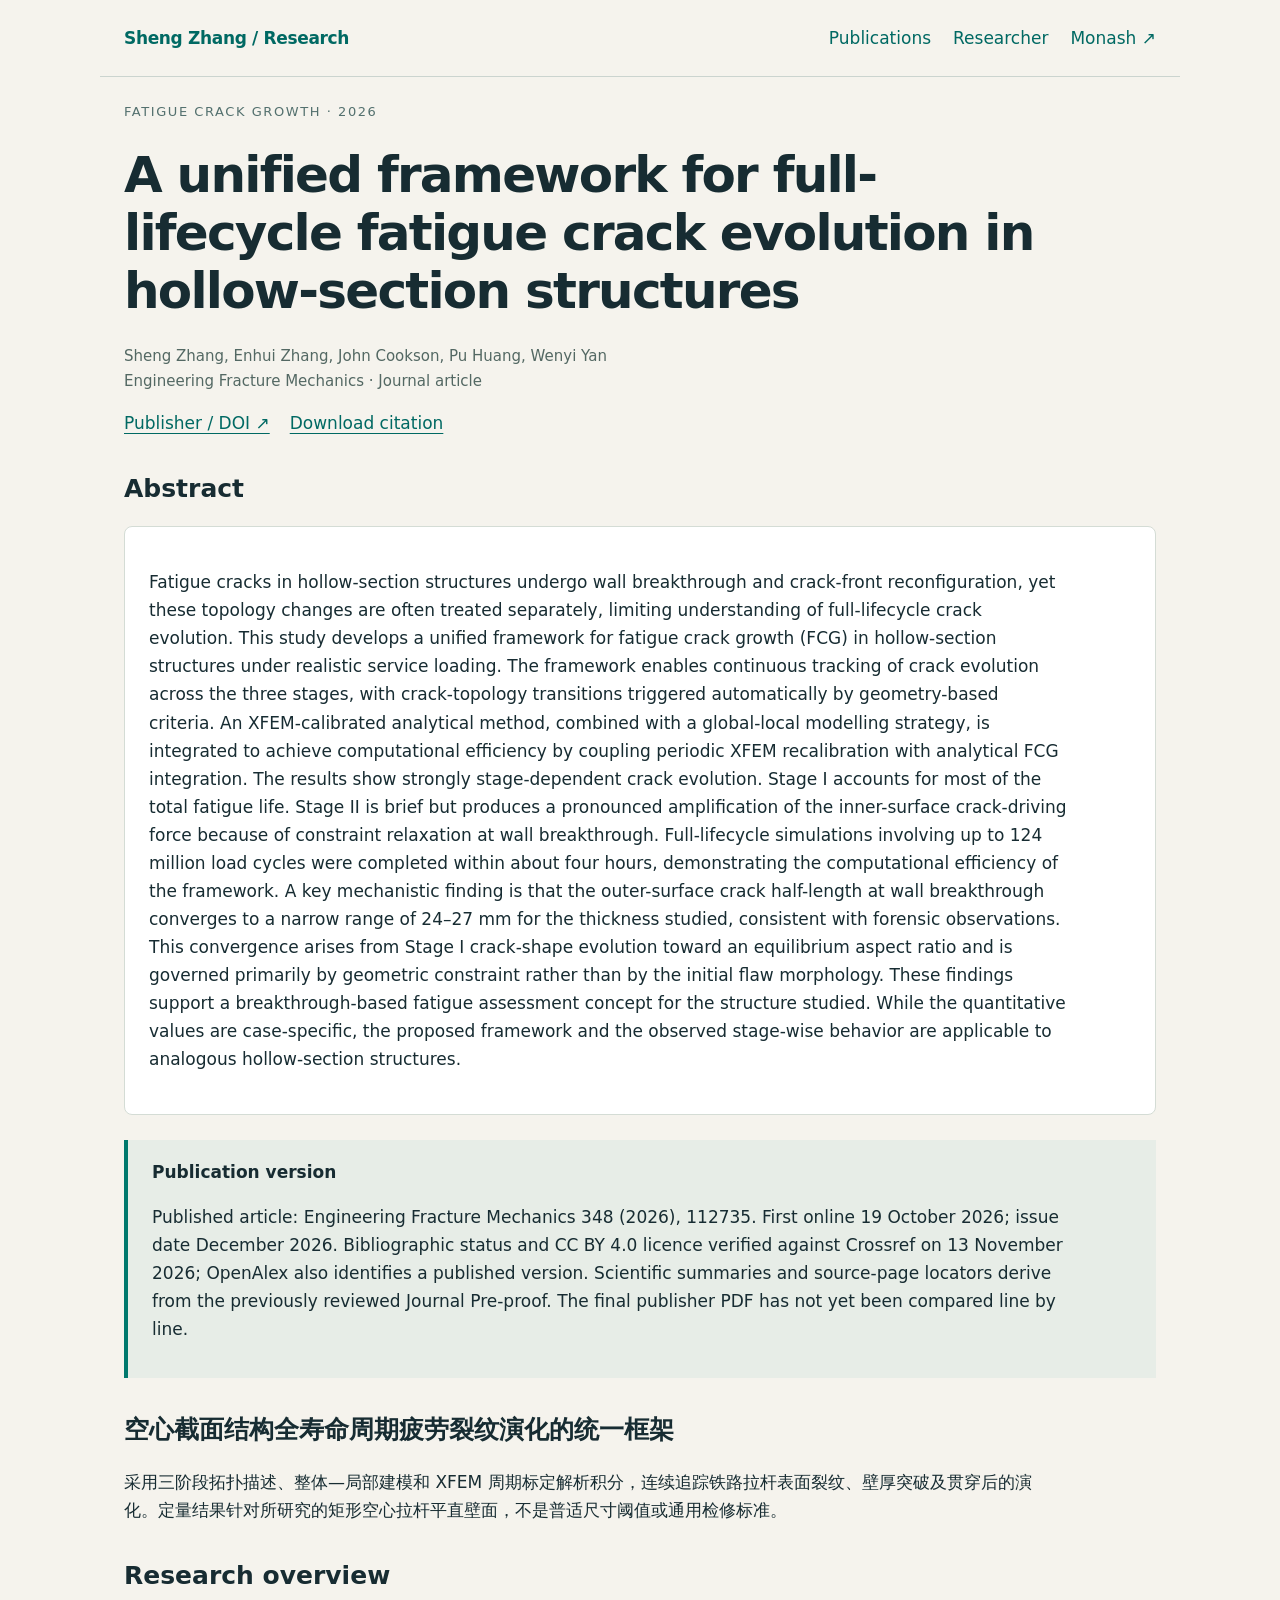
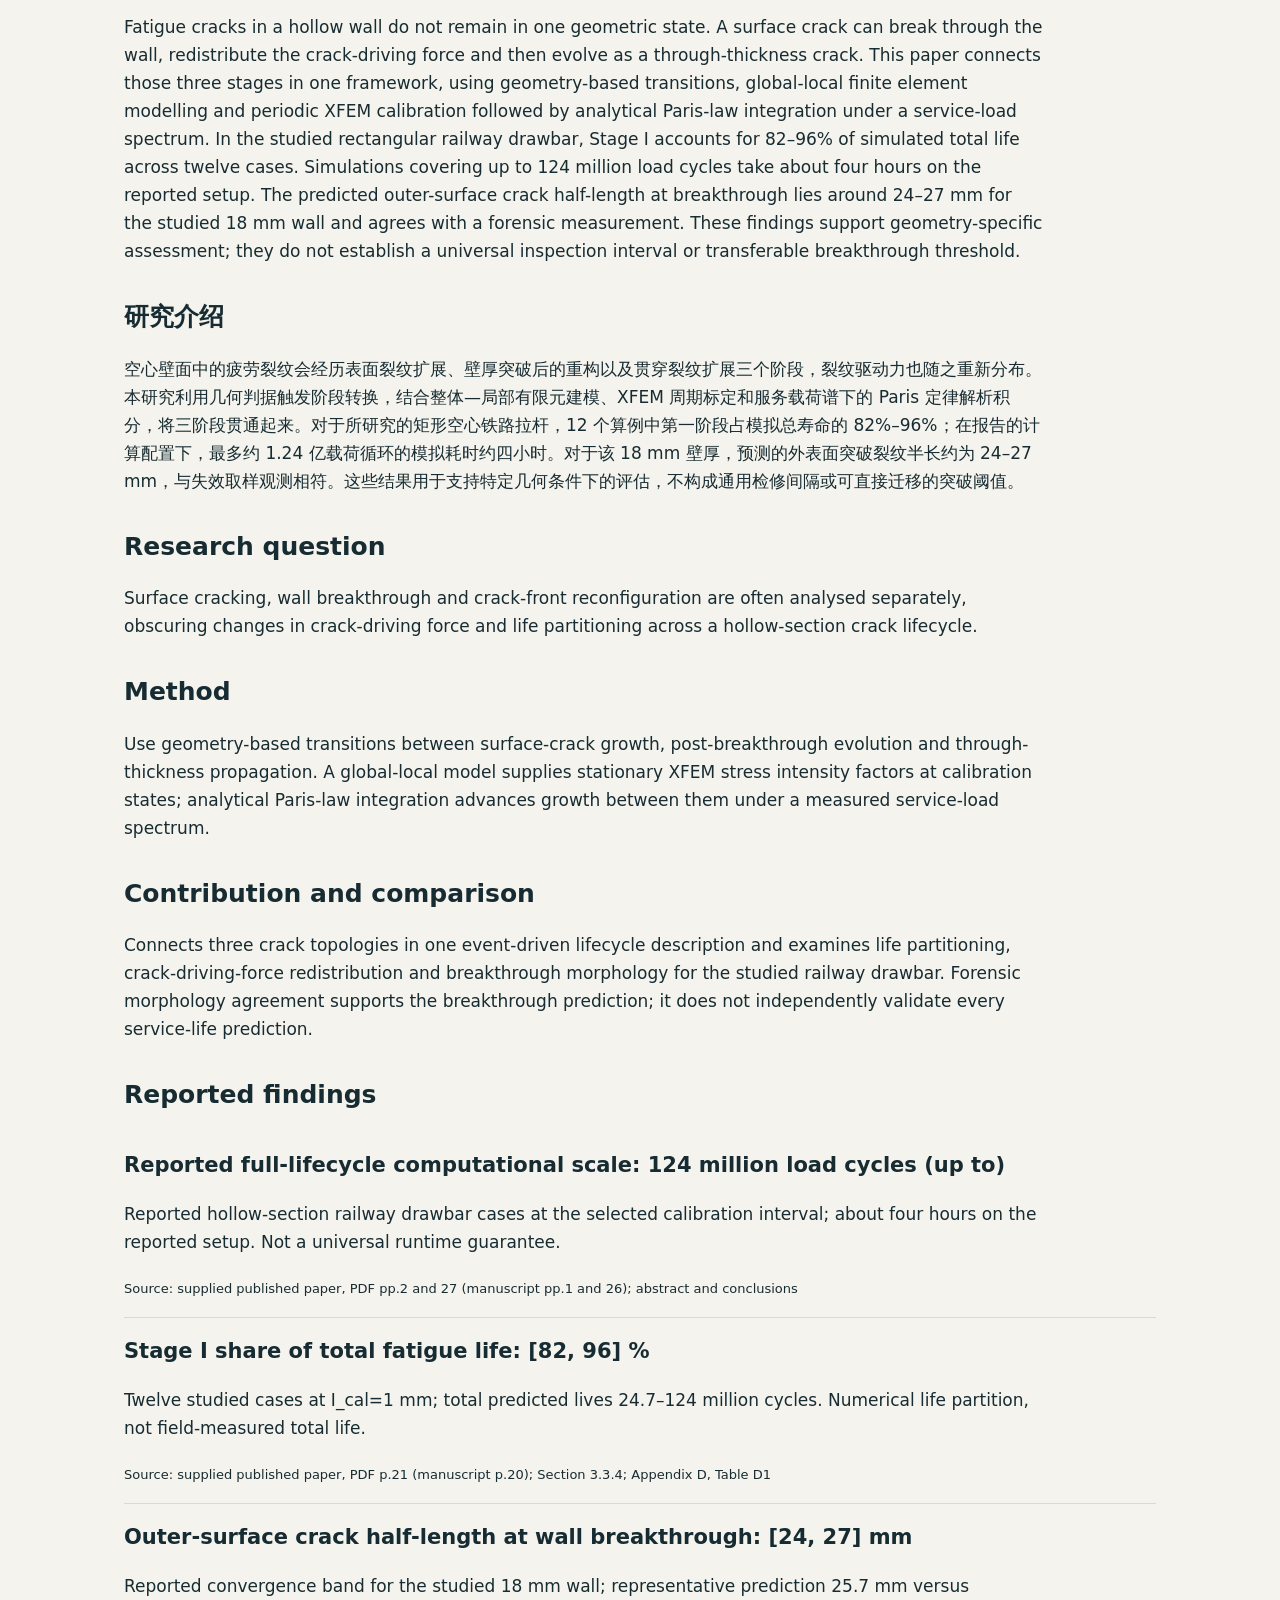
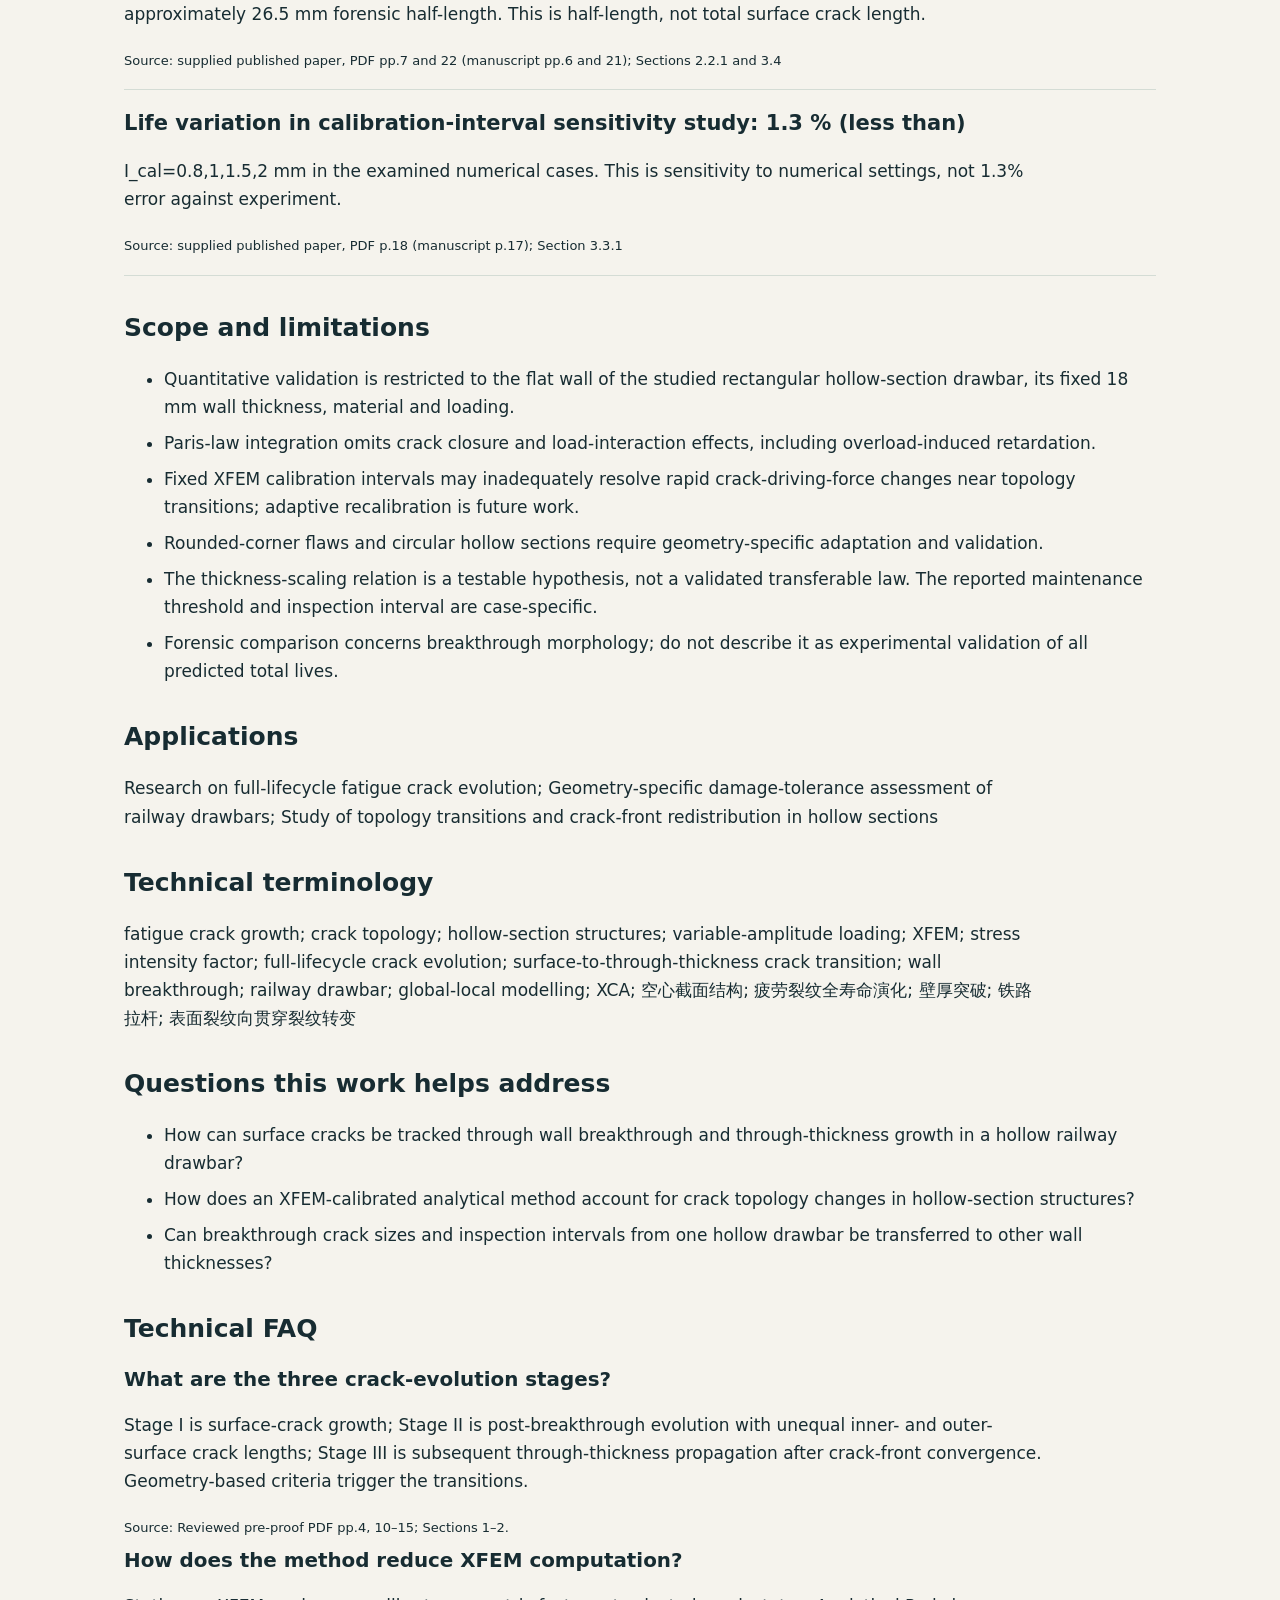
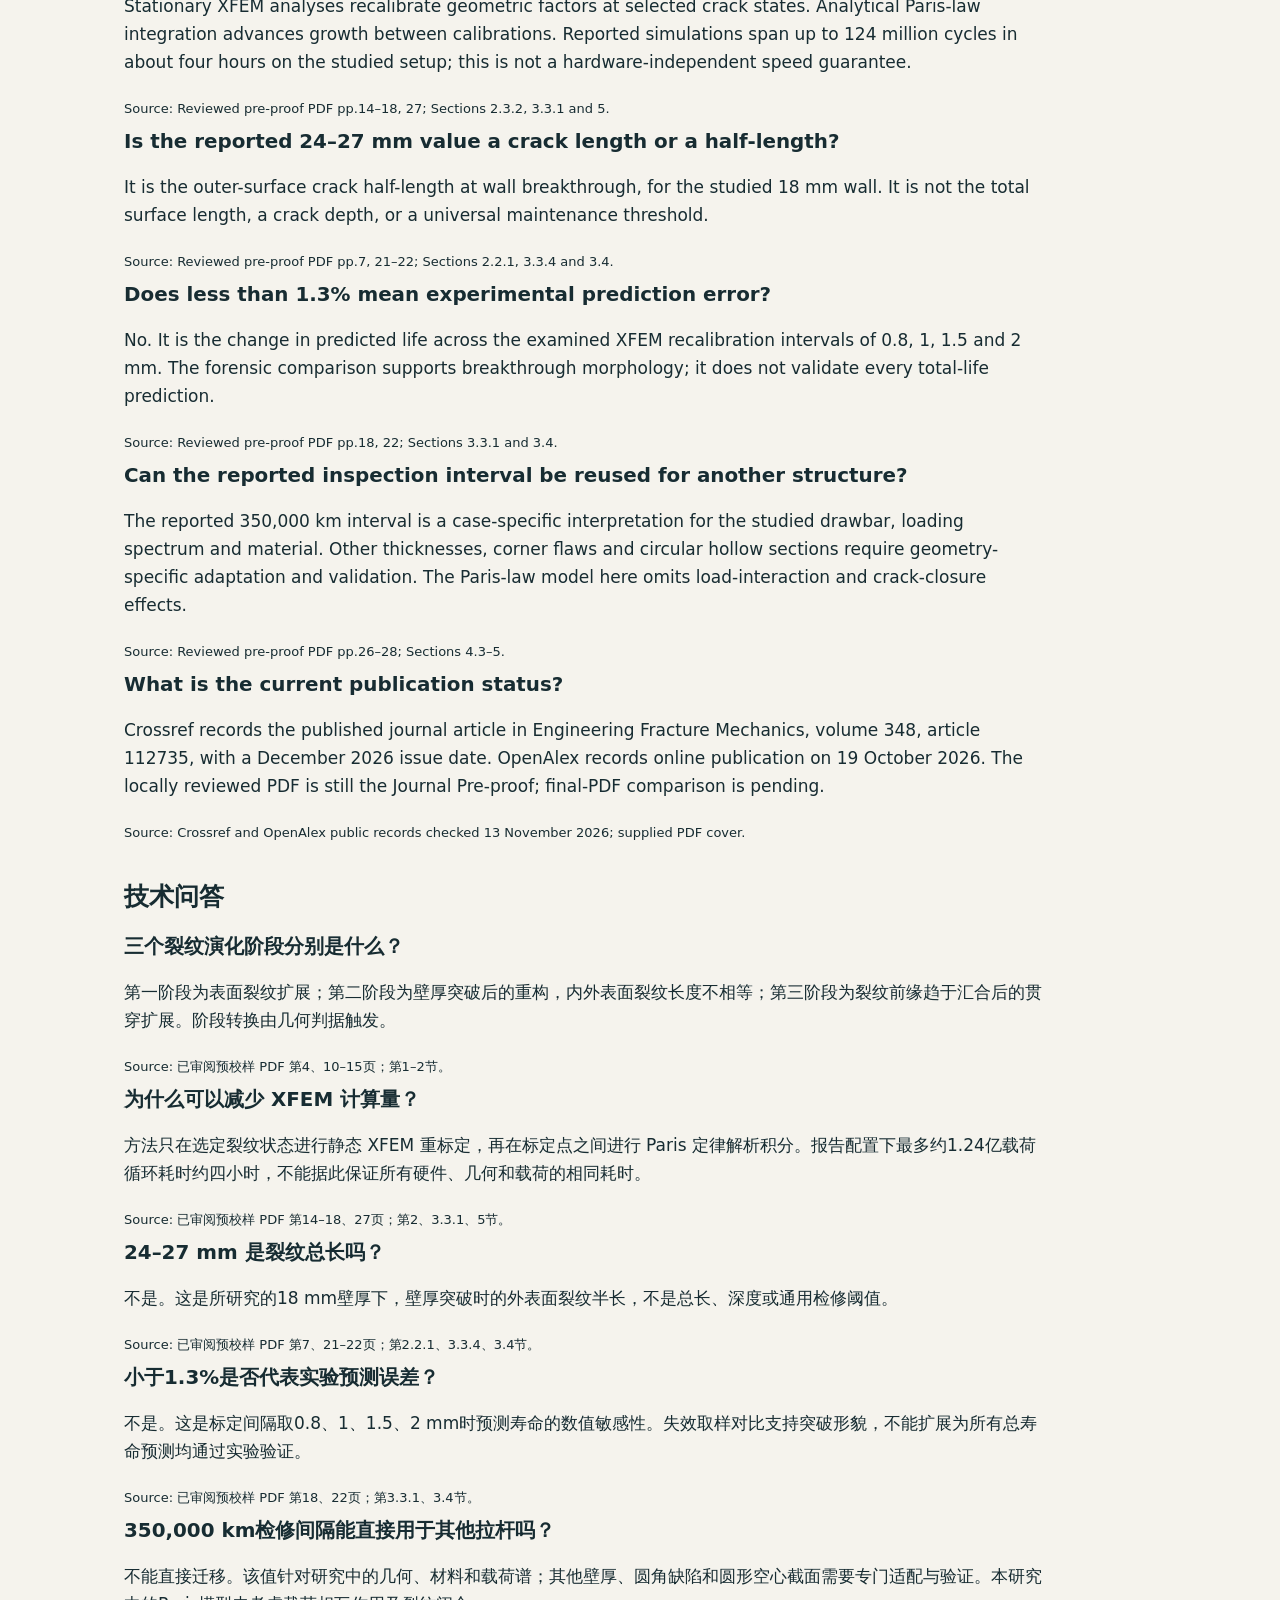
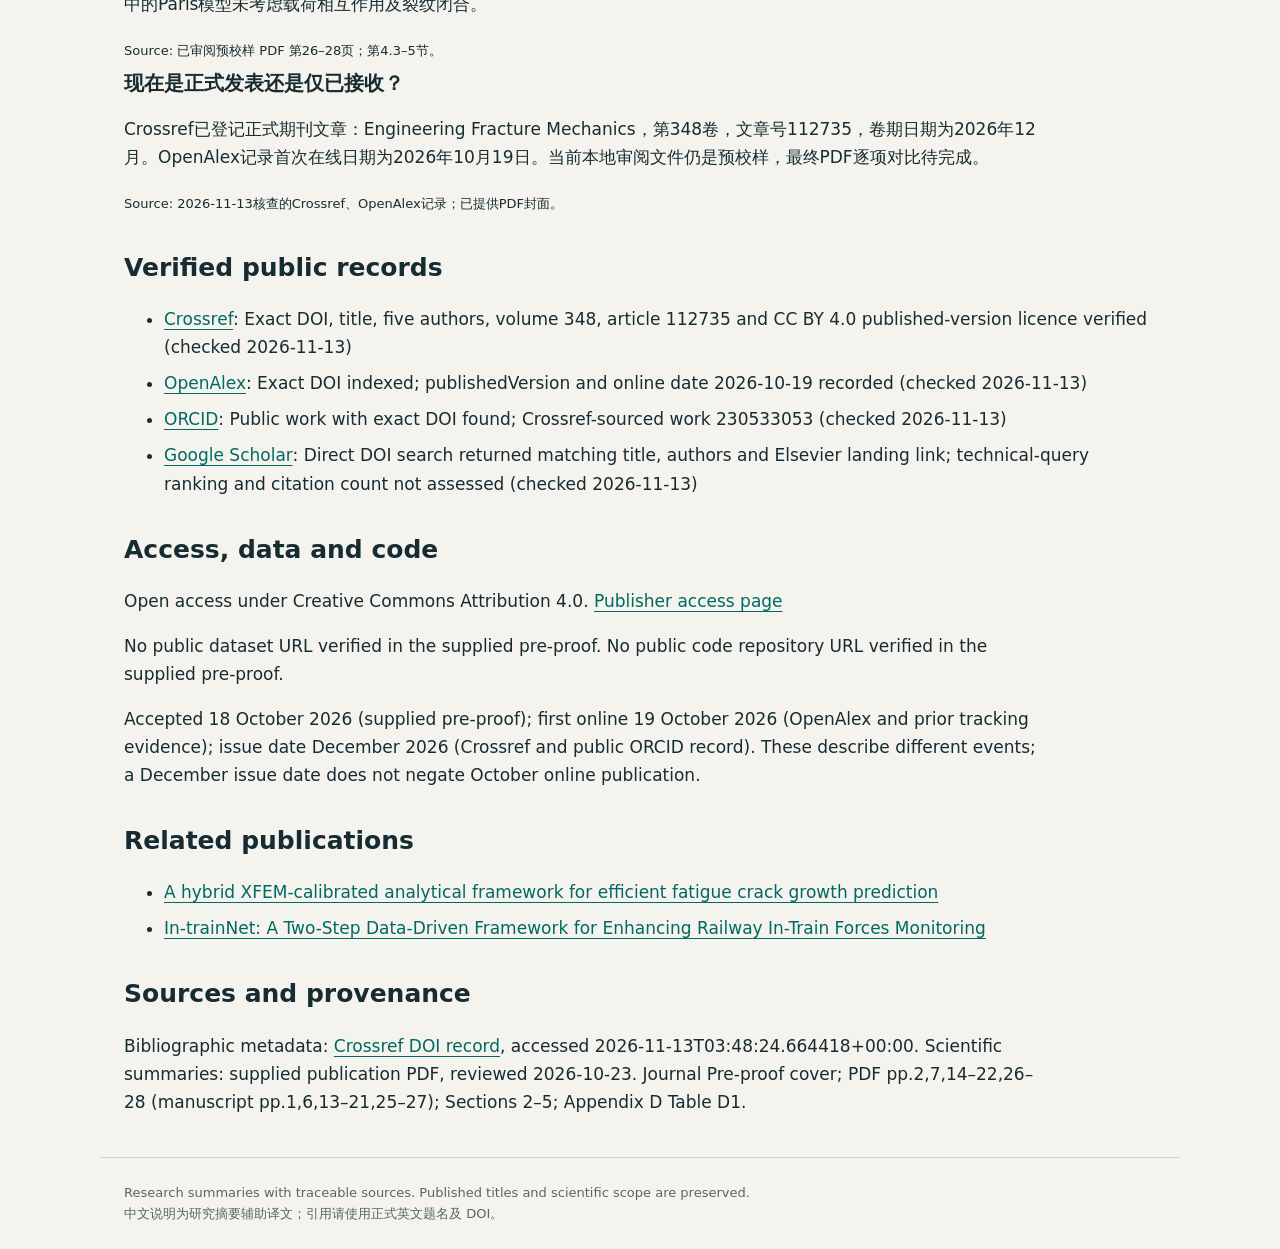
==== commit e51c45ad: "Correct pre-proof section locators in EFM technical FAQ" ====
--- a/papers/full-lifecycle-fatigue-hollow-sections/index.html
+++ b/papers/full-lifecycle-fatigue-hollow-sections/index.html
@@ -1 +1 @@
-<!doctype html><html lang="en"><head><meta charset="utf-8"><meta name="viewport" content="width=device-width,initial-scale=1"><title>A unified framework for full-lifecycle fatigue crack evolution in hollow-section structures | Sheng Zhang</title><meta name="description" content="A unified framework for full-lifecycle fatigue crack evolution in hollow-section structures"><meta name="robots" content="index,follow"><link rel="canonical" href="https://lichtvonparadies.github.io/papers/full-lifecycle-fatigue-hollow-sections/index.html"><link rel="stylesheet" href="../../assets/style.css"><link rel="icon" href="../../assets/favicon.svg" type="image/svg+xml"><meta name="citation_title" content="A unified framework for full-lifecycle fatigue crack evolution in hollow-section structures"><meta name="citation_author" content="Sheng Zhang"><meta name="citation_author" content="Enhui Zhang"><meta name="citation_author" content="John Cookson"><meta name="citation_author" content="Pu Huang"><meta name="citation_author" content="Wenyi Yan"><meta name="citation_publication_date" content="2026/10/19"><meta name="citation_doi" content="10.1016/j.engfracmech.2026.112735"><meta name="citation_journal_title" content="Engineering Fracture Mechanics"><meta name="citation_volume" content="348"><meta name="citation_firstpage" content="112735"><script type="application/ld+json">{"@context": "https://schema.org", "@type": "ScholarlyArticle", "headline": "A unified framework for full-lifecycle fatigue crack evolution in hollow-section structures", "identifier": "10.1016/j.engfracmech.2026.112735", "sameAs": "https://doi.org/10.1016/j.engfracmech.2026.112735", "datePublished": "2026-10-19", "author": [{"@type": "Person", "name": "Sheng Zhang", "sameAs": "https://orcid.org/0009-0003-6187-9004"}, {"@type": "Person", "name": "Enhui Zhang"}, {"@type": "Person", "name": "John Cookson"}, {"@type": "Person", "name": "Pu Huang"}, {"@type": "Person", "name": "Wenyi Yan"}], "abstract": "Fatigue cracks in hollow-section structures undergo wall breakthrough and crack-front reconfiguration, yet these topology changes are often treated separately, limiting understanding of full-lifecycle crack evolution. This study develops a unified framework for fatigue crack growth (FCG) in hollow-section structures under realistic service loading. The framework enables continuous tracking of crack evolution across the three stages, with crack-topology transitions triggered automatically by geometry-based criteria. An XFEM-calibrated analytical method, combined with a global-local modelling strategy, is integrated to achieve computational efficiency by coupling periodic XFEM recalibration with analytical FCG integration. The results show strongly stage-dependent crack evolution. Stage I accounts for most of the total fatigue life. Stage II is brief but produces a pronounced amplification of the inner-surface crack-driving force because of constraint relaxation at wall breakthrough. Full-lifecycle simulations involving up to 124 million load cycles were completed within about four hours, demonstrating the computational efficiency of the framework. A key mechanistic finding is that the outer-surface crack half-length at wall breakthrough converges to a narrow range of 24–27 mm for the thickness studied, consistent with forensic observations. This convergence arises from Stage I crack-shape evolution toward an equilibrium aspect ratio and is governed primarily by geometric constraint rather than by the initial flaw morphology. These findings support a breakthrough-based fatigue assessment concept for the structure studied. While the quantitative values are case-specific, the proposed framework and the observed stage-wise behavior are applicable to analogous hollow-section structures.", "isPartOf": {"@type": "Periodical", "name": "Engineering Fracture Mechanics"}, "inLanguage": "en", "creativeWorkStatus": "Published", "url": "https://lichtvonparadies.github.io/papers/full-lifecycle-fatigue-hollow-sections/index.html", "license": "https://creativecommons.org/licenses/by/4.0/"}</script></head><body><a class="skip" href="#main">Skip to content</a><header><a class="brand" href="../../index.html">Sheng Zhang / Research</a><nav aria-label="Main navigation"><a href="../../index.html">Publications</a><a href="../../author.html">Researcher</a><a href="https://research.monash.edu/en/persons/sam-zhang/">Monash ↗</a></nav></header><main id="main"><div class="eyebrow">Fatigue crack growth · 2026</div><h1>A unified framework for full-lifecycle fatigue crack evolution in hollow-section structures</h1><p class="meta">Sheng Zhang, Enhui Zhang, John Cookson, Pu Huang, Wenyi Yan<br>Engineering Fracture Mechanics · Journal article</p><div class="links"><a href="https://doi.org/10.1016/j.engfracmech.2026.112735">Publisher / DOI ↗</a><a href="citation.bib">Download citation</a></div><h2>Abstract</h2><div class="abstract"><p>Fatigue cracks in hollow-section structures undergo wall breakthrough and crack-front reconfiguration, yet these topology changes are often treated separately, limiting understanding of full-lifecycle crack evolution. This study develops a unified framework for fatigue crack growth (FCG) in hollow-section structures under realistic service loading. The framework enables continuous tracking of crack evolution across the three stages, with crack-topology transitions triggered automatically by geometry-based criteria. An XFEM-calibrated analytical method, combined with a global-local modelling strategy, is integrated to achieve computational efficiency by coupling periodic XFEM recalibration with analytical FCG integration. The results show strongly stage-dependent crack evolution. Stage I accounts for most of the total fatigue life. Stage II is brief but produces a pronounced amplification of the inner-surface crack-driving force because of constraint relaxation at wall breakthrough. Full-lifecycle simulations involving up to 124 million load cycles were completed within about four hours, demonstrating the computational efficiency of the framework. A key mechanistic finding is that the outer-surface crack half-length at wall breakthrough converges to a narrow range of 24–27 mm for the thickness studied, consistent with forensic observations. This convergence arises from Stage I crack-shape evolution toward an equilibrium aspect ratio and is governed primarily by geometric constraint rather than by the initial flaw morphology. These findings support a breakthrough-based fatigue assessment concept for the structure studied. While the quantitative values are case-specific, the proposed framework and the observed stage-wise behavior are applicable to analogous hollow-section structures.</p></div><div class="panel"><strong>Publication version</strong><p>Published article: Engineering Fracture Mechanics 348 (2026), 112735. First online 19 October 2026; issue date December 2026. Bibliographic status and CC BY 4.0 licence verified against Crossref on 13 November 2026; OpenAlex also identifies a published version. Scientific summaries and source-page locators derive from the previously reviewed Journal Pre-proof. The final publisher PDF has not yet been compared line by line.</p></div><section lang="zh-CN"><h2>空心截面结构全寿命周期疲劳裂纹演化的统一框架</h2><p>采用三阶段拓扑描述、整体—局部建模和 XFEM 周期标定解析积分，连续追踪铁路拉杆表面裂纹、壁厚突破及贯穿后的演化。定量结果针对所研究的矩形空心拉杆平直壁面，不是普适尺寸阈值或通用检修标准。</p></section><h2>Research overview</h2><p>Fatigue cracks in a hollow wall do not remain in one geometric state. A surface crack can break through the wall, redistribute the crack-driving force and then evolve as a through-thickness crack. This paper connects those three stages in one framework, using geometry-based transitions, global-local finite element modelling and periodic XFEM calibration followed by analytical Paris-law integration under a service-load spectrum. In the studied rectangular railway drawbar, Stage I accounts for 82–96% of simulated total life across twelve cases. Simulations covering up to 124 million load cycles take about four hours on the reported setup. The predicted outer-surface crack half-length at breakthrough lies around 24–27 mm for the studied 18 mm wall and agrees with a forensic measurement. These findings support geometry-specific assessment; they do not establish a universal inspection interval or transferable breakthrough threshold.</p><section lang="zh-CN"><h2>研究介绍</h2><p>空心壁面中的疲劳裂纹会经历表面裂纹扩展、壁厚突破后的重构以及贯穿裂纹扩展三个阶段，裂纹驱动力也随之重新分布。本研究利用几何判据触发阶段转换，结合整体—局部有限元建模、XFEM 周期标定和服务载荷谱下的 Paris 定律解析积分，将三阶段贯通起来。对于所研究的矩形空心铁路拉杆，12 个算例中第一阶段占模拟总寿命的 82%–96%；在报告的计算配置下，最多约 1.24 亿载荷循环的模拟耗时约四小时。对于该 18 mm 壁厚，预测的外表面突破裂纹半长约为 24–27 mm，与失效取样观测相符。这些结果用于支持特定几何条件下的评估，不构成通用检修间隔或可直接迁移的突破阈值。</p></section><h2>Research question</h2><p>Surface cracking, wall breakthrough and crack-front reconfiguration are often analysed separately, obscuring changes in crack-driving force and life partitioning across a hollow-section crack lifecycle.</p><h2>Method</h2><p>Use geometry-based transitions between surface-crack growth, post-breakthrough evolution and through-thickness propagation. A global-local model supplies stationary XFEM stress intensity factors at calibration states; analytical Paris-law integration advances growth between them under a measured service-load spectrum.</p><h2>Contribution and comparison</h2><p>Connects three crack topologies in one event-driven lifecycle description and examines life partitioning, crack-driving-force redistribution and breakthrough morphology for the studied railway drawbar. Forensic morphology agreement supports the breakthrough prediction; it does not independently validate every service-life prediction.</p><h2>Reported findings</h2><div class="finding"><strong>Reported full-lifecycle computational scale: 124 million load cycles (up to)</strong><p>Reported hollow-section railway drawbar cases at the selected calibration interval; about four hours on the reported setup. Not a universal runtime guarantee.</p><small>Source: supplied published paper, PDF pp.2 and 27 (manuscript pp.1 and 26); abstract and conclusions</small></div><div class="finding"><strong>Stage I share of total fatigue life: [82, 96] %</strong><p>Twelve studied cases at I_cal=1 mm; total predicted lives 24.7–124 million cycles. Numerical life partition, not field-measured total life.</p><small>Source: supplied published paper, PDF p.21 (manuscript p.20); Section 3.3.4; Appendix D, Table D1</small></div><div class="finding"><strong>Outer-surface crack half-length at wall breakthrough: [24, 27] mm</strong><p>Reported convergence band for the studied 18 mm wall; representative prediction 25.7 mm versus approximately 26.5 mm forensic half-length. This is half-length, not total surface crack length.</p><small>Source: supplied published paper, PDF pp.7 and 22 (manuscript pp.6 and 21); Sections 2.1 and 3.4</small></div><div class="finding"><strong>Life variation in calibration-interval sensitivity study: 1.3 % (less than)</strong><p>I_cal=0.8,1,1.5,2 mm in the examined numerical cases. This is sensitivity to numerical settings, not 1.3% error against experiment.</p><small>Source: supplied published paper, PDF p.18 (manuscript p.17); Section 3.3.1</small></div><h2>Scope and limitations</h2><ul><li>Quantitative validation is restricted to the flat wall of the studied rectangular hollow-section drawbar, its fixed 18 mm wall thickness, material and loading.</li><li>Paris-law integration omits crack closure and load-interaction effects, including overload-induced retardation.</li><li>Fixed XFEM calibration intervals may inadequately resolve rapid crack-driving-force changes near topology transitions; adaptive recalibration is future work.</li><li>Rounded-corner flaws and circular hollow sections require geometry-specific adaptation and validation.</li><li>The thickness-scaling relation is a testable hypothesis, not a validated transferable law. The reported maintenance threshold and inspection interval are case-specific.</li><li>Forensic comparison concerns breakthrough morphology; do not describe it as experimental validation of all predicted total lives.</li></ul><h2>Applications</h2><p>Research on full-lifecycle fatigue crack evolution; Geometry-specific damage-tolerance assessment of railway drawbars; Study of topology transitions and crack-front redistribution in hollow sections</p><h2>Technical terminology</h2><p>fatigue crack growth; crack topology; hollow-section structures; variable-amplitude loading; XFEM; stress intensity factor; full-lifecycle crack evolution; surface-to-through-thickness crack transition; wall breakthrough; railway drawbar; global-local modelling; XCA; 空心截面结构; 疲劳裂纹全寿命演化; 壁厚突破; 铁路拉杆; 表面裂纹向贯穿裂纹转变</p><h2>Questions this work helps address</h2><ul><li>How can surface cracks be tracked through wall breakthrough and through-thickness growth in a hollow railway drawbar?</li><li>How does an XFEM-calibrated analytical method account for crack topology changes in hollow-section structures?</li><li>Can breakthrough crack sizes and inspection intervals from one hollow drawbar be transferred to other wall thicknesses?</li></ul><section lang="en"><h2>Technical FAQ</h2><h3>What are the three crack-evolution stages?</h3><p>Stage I is surface-crack growth; Stage II is post-breakthrough evolution with unequal inner- and outer-surface crack lengths; Stage III is subsequent through-thickness propagation after crack-front convergence. Geometry-based criteria trigger the transitions.</p><small>Source: Reviewed pre-proof PDF pp.4, 10–15; Sections 1–2.</small><h3>How does the method reduce XFEM computation?</h3><p>Stationary XFEM analyses recalibrate geometric factors at selected crack states. Analytical Paris-law integration advances growth between calibrations. Reported simulations span up to 124 million cycles in about four hours on the studied setup; this is not a hardware-independent speed guarantee.</p><small>Source: Reviewed pre-proof PDF pp.14–18, 27; Sections 2.5, 3.3.1 and 5.</small><h3>Is the reported 24–27 mm value a crack length or a half-length?</h3><p>It is the outer-surface crack half-length at wall breakthrough, for the studied 18 mm wall. It is not the total surface length, a crack depth, or a universal maintenance threshold.</p><small>Source: Reviewed pre-proof PDF pp.7, 21–22; Sections 2.1, 3.3.4 and 3.4.</small><h3>Does less than 1.3% mean experimental prediction error?</h3><p>No. It is the change in predicted life across the examined XFEM recalibration intervals of 0.8, 1, 1.5 and 2 mm. The forensic comparison supports breakthrough morphology; it does not validate every total-life prediction.</p><small>Source: Reviewed pre-proof PDF pp.18, 22; Sections 3.3.1 and 3.4.</small><h3>Can the reported inspection interval be reused for another structure?</h3><p>The reported 350,000 km interval is a case-specific interpretation for the studied drawbar, loading spectrum and material. Other thicknesses, corner flaws and circular hollow sections require geometry-specific adaptation and validation. The Paris-law model here omits load-interaction and crack-closure effects.</p><small>Source: Reviewed pre-proof PDF pp.26–28; Sections 4.3–5.</small><h3>What is the current publication status?</h3><p>Crossref records the published journal article in Engineering Fracture Mechanics, volume 348, article 112735, with a December 2026 issue date. OpenAlex records online publication on 19 October 2026. The locally reviewed PDF is still the Journal Pre-proof; final-PDF comparison is pending.</p><small>Source: Crossref and OpenAlex public records checked 13 November 2026; supplied PDF cover.</small></section><section lang="zh-CN"><h2>技术问答</h2><h3>三个裂纹演化阶段分别是什么？</h3><p>第一阶段为表面裂纹扩展；第二阶段为壁厚突破后的重构，内外表面裂纹长度不相等；第三阶段为裂纹前缘趋于汇合后的贯穿扩展。阶段转换由几何判据触发。</p><small>Source: 已审阅预校样 PDF 第4、10–15页；第1–2节。</small><h3>为什么可以减少 XFEM 计算量？</h3><p>方法只在选定裂纹状态进行静态 XFEM 重标定，再在标定点之间进行 Paris 定律解析积分。报告配置下最多约1.24亿载荷循环耗时约四小时，不能据此保证所有硬件、几何和载荷的相同耗时。</p><small>Source: 已审阅预校样 PDF 第14–18、27页；第2、3.3.1、5节。</small><h3>24–27 mm 是裂纹总长吗？</h3><p>不是。这是所研究的18 mm壁厚下，壁厚突破时的外表面裂纹半长，不是总长、深度或通用检修阈值。</p><small>Source: 已审阅预校样 PDF 第7、21–22页；第2.1、3.3.4、3.4节。</small><h3>小于1.3%是否代表实验预测误差？</h3><p>不是。这是标定间隔取0.8、1、1.5、2 mm时预测寿命的数值敏感性。失效取样对比支持突破形貌，不能扩展为所有总寿命预测均通过实验验证。</p><small>Source: 已审阅预校样 PDF 第18、22页；第3.3.1、3.4节。</small><h3>350,000 km检修间隔能直接用于其他拉杆吗？</h3><p>不能直接迁移。该值针对研究中的几何、材料和载荷谱；其他壁厚、圆角缺陷和圆形空心截面需要专门适配与验证。本研究中的Paris模型未考虑载荷相互作用及裂纹闭合。</p><small>Source: 已审阅预校样 PDF 第26–28页；第4.3–5节。</small><h3>现在是正式发表还是仅已接收？</h3><p>Crossref已登记正式期刊文章：Engineering Fracture Mechanics，第348卷，文章号112735，卷期日期为2026年12月。OpenAlex记录首次在线日期为2026年10月19日。当前本地审阅文件仍是预校样，最终PDF逐项对比待完成。</p><small>Source: 2026-11-13核查的Crossref、OpenAlex记录；已提供PDF封面。</small></section><h2>Verified public records</h2><ul><li><a href="https://api.crossref.org/works/10.1016%2Fj.engfracmech.2026.112735">Crossref</a>: Exact DOI, title, five authors, volume 348, article 112735 and CC BY 4.0 published-version licence verified (checked 2026-11-13)</li><li><a href="https://openalex.org/W7222972272">OpenAlex</a>: Exact DOI indexed; publishedVersion and online date 2026-10-19 recorded (checked 2026-11-13)</li><li><a href="https://orcid.org/0009-0003-6187-9004">ORCID</a>: Public work with exact DOI found; Crossref-sourced work 230533053 (checked 2026-11-13)</li><li><a href="https://scholar.google.com/scholar?q=10.1016%2Fj.engfracmech.2026.112735">Google Scholar</a>: Direct DOI search returned matching title, authors and Elsevier landing link; technical-query ranking and citation count not assessed (checked 2026-11-13)</li></ul><h2>Access, data and code</h2><p>Open access under Creative Commons Attribution 4.0. <a href="https://www.sciencedirect.com/science/article/pii/S0013794426008970">Publisher access page</a></p><p>No public dataset URL verified in the supplied pre-proof. No public code repository URL verified in the supplied pre-proof.</p><p>Accepted 18 October 2026 (supplied pre-proof); first online 19 October 2026 (OpenAlex and prior tracking evidence); issue date December 2026 (Crossref and public ORCID record). These describe different events; a December issue date does not negate October online publication.</p><h2>Related publications</h2><ul><li><a href="../xfem-calibrated-fatigue-crack-growth/index.html">A hybrid XFEM-calibrated analytical framework for efficient fatigue crack growth prediction</a></li><li><a href="../in-trainnet/index.html">In-trainNet: A Two-Step Data-Driven Framework for Enhancing Railway In-Train Forces Monitoring</a></li></ul><h2>Sources and provenance</h2><p>Bibliographic metadata: <a href="https://api.crossref.org/works/10.1016%2Fj.engfracmech.2026.112735">Crossref DOI record</a>, accessed 2026-11-13T03:48:24.664418+00:00. Scientific summaries: supplied publication PDF, reviewed 2026-10-23. Journal Pre-proof cover; PDF pp.2,7,14–22,26–28 (manuscript pp.1,6,13–21,25–27); Sections 2–5; Appendix D Table D1.</p></main><footer>Research summaries with traceable sources. Published titles and scientific scope are preserved.<br>中文说明为研究摘要辅助译文；引用请使用正式英文题名及 DOI。</footer></body></html>+<!doctype html><html lang="en"><head><meta charset="utf-8"><meta name="viewport" content="width=device-width,initial-scale=1"><title>A unified framework for full-lifecycle fatigue crack evolution in hollow-section structures | Sheng Zhang</title><meta name="description" content="A unified framework for full-lifecycle fatigue crack evolution in hollow-section structures"><meta name="robots" content="index,follow"><link rel="canonical" href="https://lichtvonparadies.github.io/papers/full-lifecycle-fatigue-hollow-sections/index.html"><link rel="stylesheet" href="../../assets/style.css"><link rel="icon" href="../../assets/favicon.svg" type="image/svg+xml"><meta name="citation_title" content="A unified framework for full-lifecycle fatigue crack evolution in hollow-section structures"><meta name="citation_author" content="Sheng Zhang"><meta name="citation_author" content="Enhui Zhang"><meta name="citation_author" content="John Cookson"><meta name="citation_author" content="Pu Huang"><meta name="citation_author" content="Wenyi Yan"><meta name="citation_publication_date" content="2026/10/19"><meta name="citation_doi" content="10.1016/j.engfracmech.2026.112735"><meta name="citation_journal_title" content="Engineering Fracture Mechanics"><meta name="citation_volume" content="348"><meta name="citation_firstpage" content="112735"><script type="application/ld+json">{"@context": "https://schema.org", "@type": "ScholarlyArticle", "headline": "A unified framework for full-lifecycle fatigue crack evolution in hollow-section structures", "identifier": "10.1016/j.engfracmech.2026.112735", "sameAs": "https://doi.org/10.1016/j.engfracmech.2026.112735", "datePublished": "2026-10-19", "author": [{"@type": "Person", "name": "Sheng Zhang", "sameAs": "https://orcid.org/0009-0003-6187-9004"}, {"@type": "Person", "name": "Enhui Zhang"}, {"@type": "Person", "name": "John Cookson"}, {"@type": "Person", "name": "Pu Huang"}, {"@type": "Person", "name": "Wenyi Yan"}], "abstract": "Fatigue cracks in hollow-section structures undergo wall breakthrough and crack-front reconfiguration, yet these topology changes are often treated separately, limiting understanding of full-lifecycle crack evolution. This study develops a unified framework for fatigue crack growth (FCG) in hollow-section structures under realistic service loading. The framework enables continuous tracking of crack evolution across the three stages, with crack-topology transitions triggered automatically by geometry-based criteria. An XFEM-calibrated analytical method, combined with a global-local modelling strategy, is integrated to achieve computational efficiency by coupling periodic XFEM recalibration with analytical FCG integration. The results show strongly stage-dependent crack evolution. Stage I accounts for most of the total fatigue life. Stage II is brief but produces a pronounced amplification of the inner-surface crack-driving force because of constraint relaxation at wall breakthrough. Full-lifecycle simulations involving up to 124 million load cycles were completed within about four hours, demonstrating the computational efficiency of the framework. A key mechanistic finding is that the outer-surface crack half-length at wall breakthrough converges to a narrow range of 24–27 mm for the thickness studied, consistent with forensic observations. This convergence arises from Stage I crack-shape evolution toward an equilibrium aspect ratio and is governed primarily by geometric constraint rather than by the initial flaw morphology. These findings support a breakthrough-based fatigue assessment concept for the structure studied. While the quantitative values are case-specific, the proposed framework and the observed stage-wise behavior are applicable to analogous hollow-section structures.", "isPartOf": {"@type": "Periodical", "name": "Engineering Fracture Mechanics"}, "inLanguage": "en", "creativeWorkStatus": "Published", "url": "https://lichtvonparadies.github.io/papers/full-lifecycle-fatigue-hollow-sections/index.html", "license": "https://creativecommons.org/licenses/by/4.0/"}</script></head><body><a class="skip" href="#main">Skip to content</a><header><a class="brand" href="../../index.html">Sheng Zhang / Research</a><nav aria-label="Main navigation"><a href="../../index.html">Publications</a><a href="../../author.html">Researcher</a><a href="https://research.monash.edu/en/persons/sam-zhang/">Monash ↗</a></nav></header><main id="main"><div class="eyebrow">Fatigue crack growth · 2026</div><h1>A unified framework for full-lifecycle fatigue crack evolution in hollow-section structures</h1><p class="meta">Sheng Zhang, Enhui Zhang, John Cookson, Pu Huang, Wenyi Yan<br>Engineering Fracture Mechanics · Journal article</p><div class="links"><a href="https://doi.org/10.1016/j.engfracmech.2026.112735">Publisher / DOI ↗</a><a href="citation.bib">Download citation</a></div><h2>Abstract</h2><div class="abstract"><p>Fatigue cracks in hollow-section structures undergo wall breakthrough and crack-front reconfiguration, yet these topology changes are often treated separately, limiting understanding of full-lifecycle crack evolution. This study develops a unified framework for fatigue crack growth (FCG) in hollow-section structures under realistic service loading. The framework enables continuous tracking of crack evolution across the three stages, with crack-topology transitions triggered automatically by geometry-based criteria. An XFEM-calibrated analytical method, combined with a global-local modelling strategy, is integrated to achieve computational efficiency by coupling periodic XFEM recalibration with analytical FCG integration. The results show strongly stage-dependent crack evolution. Stage I accounts for most of the total fatigue life. Stage II is brief but produces a pronounced amplification of the inner-surface crack-driving force because of constraint relaxation at wall breakthrough. Full-lifecycle simulations involving up to 124 million load cycles were completed within about four hours, demonstrating the computational efficiency of the framework. A key mechanistic finding is that the outer-surface crack half-length at wall breakthrough converges to a narrow range of 24–27 mm for the thickness studied, consistent with forensic observations. This convergence arises from Stage I crack-shape evolution toward an equilibrium aspect ratio and is governed primarily by geometric constraint rather than by the initial flaw morphology. These findings support a breakthrough-based fatigue assessment concept for the structure studied. While the quantitative values are case-specific, the proposed framework and the observed stage-wise behavior are applicable to analogous hollow-section structures.</p></div><div class="panel"><strong>Publication version</strong><p>Published article: Engineering Fracture Mechanics 348 (2026), 112735. First online 19 October 2026; issue date December 2026. Bibliographic status and CC BY 4.0 licence verified against Crossref on 13 November 2026; OpenAlex also identifies a published version. Scientific summaries and source-page locators derive from the previously reviewed Journal Pre-proof. The final publisher PDF has not yet been compared line by line.</p></div><section lang="zh-CN"><h2>空心截面结构全寿命周期疲劳裂纹演化的统一框架</h2><p>采用三阶段拓扑描述、整体—局部建模和 XFEM 周期标定解析积分，连续追踪铁路拉杆表面裂纹、壁厚突破及贯穿后的演化。定量结果针对所研究的矩形空心拉杆平直壁面，不是普适尺寸阈值或通用检修标准。</p></section><h2>Research overview</h2><p>Fatigue cracks in a hollow wall do not remain in one geometric state. A surface crack can break through the wall, redistribute the crack-driving force and then evolve as a through-thickness crack. This paper connects those three stages in one framework, using geometry-based transitions, global-local finite element modelling and periodic XFEM calibration followed by analytical Paris-law integration under a service-load spectrum. In the studied rectangular railway drawbar, Stage I accounts for 82–96% of simulated total life across twelve cases. Simulations covering up to 124 million load cycles take about four hours on the reported setup. The predicted outer-surface crack half-length at breakthrough lies around 24–27 mm for the studied 18 mm wall and agrees with a forensic measurement. These findings support geometry-specific assessment; they do not establish a universal inspection interval or transferable breakthrough threshold.</p><section lang="zh-CN"><h2>研究介绍</h2><p>空心壁面中的疲劳裂纹会经历表面裂纹扩展、壁厚突破后的重构以及贯穿裂纹扩展三个阶段，裂纹驱动力也随之重新分布。本研究利用几何判据触发阶段转换，结合整体—局部有限元建模、XFEM 周期标定和服务载荷谱下的 Paris 定律解析积分，将三阶段贯通起来。对于所研究的矩形空心铁路拉杆，12 个算例中第一阶段占模拟总寿命的 82%–96%；在报告的计算配置下，最多约 1.24 亿载荷循环的模拟耗时约四小时。对于该 18 mm 壁厚，预测的外表面突破裂纹半长约为 24–27 mm，与失效取样观测相符。这些结果用于支持特定几何条件下的评估，不构成通用检修间隔或可直接迁移的突破阈值。</p></section><h2>Research question</h2><p>Surface cracking, wall breakthrough and crack-front reconfiguration are often analysed separately, obscuring changes in crack-driving force and life partitioning across a hollow-section crack lifecycle.</p><h2>Method</h2><p>Use geometry-based transitions between surface-crack growth, post-breakthrough evolution and through-thickness propagation. A global-local model supplies stationary XFEM stress intensity factors at calibration states; analytical Paris-law integration advances growth between them under a measured service-load spectrum.</p><h2>Contribution and comparison</h2><p>Connects three crack topologies in one event-driven lifecycle description and examines life partitioning, crack-driving-force redistribution and breakthrough morphology for the studied railway drawbar. Forensic morphology agreement supports the breakthrough prediction; it does not independently validate every service-life prediction.</p><h2>Reported findings</h2><div class="finding"><strong>Reported full-lifecycle computational scale: 124 million load cycles (up to)</strong><p>Reported hollow-section railway drawbar cases at the selected calibration interval; about four hours on the reported setup. Not a universal runtime guarantee.</p><small>Source: supplied published paper, PDF pp.2 and 27 (manuscript pp.1 and 26); abstract and conclusions</small></div><div class="finding"><strong>Stage I share of total fatigue life: [82, 96] %</strong><p>Twelve studied cases at I_cal=1 mm; total predicted lives 24.7–124 million cycles. Numerical life partition, not field-measured total life.</p><small>Source: supplied published paper, PDF p.21 (manuscript p.20); Section 3.3.4; Appendix D, Table D1</small></div><div class="finding"><strong>Outer-surface crack half-length at wall breakthrough: [24, 27] mm</strong><p>Reported convergence band for the studied 18 mm wall; representative prediction 25.7 mm versus approximately 26.5 mm forensic half-length. This is half-length, not total surface crack length.</p><small>Source: supplied published paper, PDF pp.7 and 22 (manuscript pp.6 and 21); Sections 2.2.1 and 3.4</small></div><div class="finding"><strong>Life variation in calibration-interval sensitivity study: 1.3 % (less than)</strong><p>I_cal=0.8,1,1.5,2 mm in the examined numerical cases. This is sensitivity to numerical settings, not 1.3% error against experiment.</p><small>Source: supplied published paper, PDF p.18 (manuscript p.17); Section 3.3.1</small></div><h2>Scope and limitations</h2><ul><li>Quantitative validation is restricted to the flat wall of the studied rectangular hollow-section drawbar, its fixed 18 mm wall thickness, material and loading.</li><li>Paris-law integration omits crack closure and load-interaction effects, including overload-induced retardation.</li><li>Fixed XFEM calibration intervals may inadequately resolve rapid crack-driving-force changes near topology transitions; adaptive recalibration is future work.</li><li>Rounded-corner flaws and circular hollow sections require geometry-specific adaptation and validation.</li><li>The thickness-scaling relation is a testable hypothesis, not a validated transferable law. The reported maintenance threshold and inspection interval are case-specific.</li><li>Forensic comparison concerns breakthrough morphology; do not describe it as experimental validation of all predicted total lives.</li></ul><h2>Applications</h2><p>Research on full-lifecycle fatigue crack evolution; Geometry-specific damage-tolerance assessment of railway drawbars; Study of topology transitions and crack-front redistribution in hollow sections</p><h2>Technical terminology</h2><p>fatigue crack growth; crack topology; hollow-section structures; variable-amplitude loading; XFEM; stress intensity factor; full-lifecycle crack evolution; surface-to-through-thickness crack transition; wall breakthrough; railway drawbar; global-local modelling; XCA; 空心截面结构; 疲劳裂纹全寿命演化; 壁厚突破; 铁路拉杆; 表面裂纹向贯穿裂纹转变</p><h2>Questions this work helps address</h2><ul><li>How can surface cracks be tracked through wall breakthrough and through-thickness growth in a hollow railway drawbar?</li><li>How does an XFEM-calibrated analytical method account for crack topology changes in hollow-section structures?</li><li>Can breakthrough crack sizes and inspection intervals from one hollow drawbar be transferred to other wall thicknesses?</li></ul><section lang="en"><h2>Technical FAQ</h2><h3>What are the three crack-evolution stages?</h3><p>Stage I is surface-crack growth; Stage II is post-breakthrough evolution with unequal inner- and outer-surface crack lengths; Stage III is subsequent through-thickness propagation after crack-front convergence. Geometry-based criteria trigger the transitions.</p><small>Source: Reviewed pre-proof PDF pp.4, 10–15; Sections 1–2.</small><h3>How does the method reduce XFEM computation?</h3><p>Stationary XFEM analyses recalibrate geometric factors at selected crack states. Analytical Paris-law integration advances growth between calibrations. Reported simulations span up to 124 million cycles in about four hours on the studied setup; this is not a hardware-independent speed guarantee.</p><small>Source: Reviewed pre-proof PDF pp.14–18, 27; Sections 2.3.2, 3.3.1 and 5.</small><h3>Is the reported 24–27 mm value a crack length or a half-length?</h3><p>It is the outer-surface crack half-length at wall breakthrough, for the studied 18 mm wall. It is not the total surface length, a crack depth, or a universal maintenance threshold.</p><small>Source: Reviewed pre-proof PDF pp.7, 21–22; Sections 2.2.1, 3.3.4 and 3.4.</small><h3>Does less than 1.3% mean experimental prediction error?</h3><p>No. It is the change in predicted life across the examined XFEM recalibration intervals of 0.8, 1, 1.5 and 2 mm. The forensic comparison supports breakthrough morphology; it does not validate every total-life prediction.</p><small>Source: Reviewed pre-proof PDF pp.18, 22; Sections 3.3.1 and 3.4.</small><h3>Can the reported inspection interval be reused for another structure?</h3><p>The reported 350,000 km interval is a case-specific interpretation for the studied drawbar, loading spectrum and material. Other thicknesses, corner flaws and circular hollow sections require geometry-specific adaptation and validation. The Paris-law model here omits load-interaction and crack-closure effects.</p><small>Source: Reviewed pre-proof PDF pp.26–28; Sections 4.3–5.</small><h3>What is the current publication status?</h3><p>Crossref records the published journal article in Engineering Fracture Mechanics, volume 348, article 112735, with a December 2026 issue date. OpenAlex records online publication on 19 October 2026. The locally reviewed PDF is still the Journal Pre-proof; final-PDF comparison is pending.</p><small>Source: Crossref and OpenAlex public records checked 13 November 2026; supplied PDF cover.</small></section><section lang="zh-CN"><h2>技术问答</h2><h3>三个裂纹演化阶段分别是什么？</h3><p>第一阶段为表面裂纹扩展；第二阶段为壁厚突破后的重构，内外表面裂纹长度不相等；第三阶段为裂纹前缘趋于汇合后的贯穿扩展。阶段转换由几何判据触发。</p><small>Source: 已审阅预校样 PDF 第4、10–15页；第1–2节。</small><h3>为什么可以减少 XFEM 计算量？</h3><p>方法只在选定裂纹状态进行静态 XFEM 重标定，再在标定点之间进行 Paris 定律解析积分。报告配置下最多约1.24亿载荷循环耗时约四小时，不能据此保证所有硬件、几何和载荷的相同耗时。</p><small>Source: 已审阅预校样 PDF 第14–18、27页；第2、3.3.1、5节。</small><h3>24–27 mm 是裂纹总长吗？</h3><p>不是。这是所研究的18 mm壁厚下，壁厚突破时的外表面裂纹半长，不是总长、深度或通用检修阈值。</p><small>Source: 已审阅预校样 PDF 第7、21–22页；第2.2.1、3.3.4、3.4节。</small><h3>小于1.3%是否代表实验预测误差？</h3><p>不是。这是标定间隔取0.8、1、1.5、2 mm时预测寿命的数值敏感性。失效取样对比支持突破形貌，不能扩展为所有总寿命预测均通过实验验证。</p><small>Source: 已审阅预校样 PDF 第18、22页；第3.3.1、3.4节。</small><h3>350,000 km检修间隔能直接用于其他拉杆吗？</h3><p>不能直接迁移。该值针对研究中的几何、材料和载荷谱；其他壁厚、圆角缺陷和圆形空心截面需要专门适配与验证。本研究中的Paris模型未考虑载荷相互作用及裂纹闭合。</p><small>Source: 已审阅预校样 PDF 第26–28页；第4.3–5节。</small><h3>现在是正式发表还是仅已接收？</h3><p>Crossref已登记正式期刊文章：Engineering Fracture Mechanics，第348卷，文章号112735，卷期日期为2026年12月。OpenAlex记录首次在线日期为2026年10月19日。当前本地审阅文件仍是预校样，最终PDF逐项对比待完成。</p><small>Source: 2026-11-13核查的Crossref、OpenAlex记录；已提供PDF封面。</small></section><h2>Verified public records</h2><ul><li><a href="https://api.crossref.org/works/10.1016%2Fj.engfracmech.2026.112735">Crossref</a>: Exact DOI, title, five authors, volume 348, article 112735 and CC BY 4.0 published-version licence verified (checked 2026-11-13)</li><li><a href="https://openalex.org/W7222972272">OpenAlex</a>: Exact DOI indexed; publishedVersion and online date 2026-10-19 recorded (checked 2026-11-13)</li><li><a href="https://orcid.org/0009-0003-6187-9004">ORCID</a>: Public work with exact DOI found; Crossref-sourced work 230533053 (checked 2026-11-13)</li><li><a href="https://scholar.google.com/scholar?q=10.1016%2Fj.engfracmech.2026.112735">Google Scholar</a>: Direct DOI search returned matching title, authors and Elsevier landing link; technical-query ranking and citation count not assessed (checked 2026-11-13)</li></ul><h2>Access, data and code</h2><p>Open access under Creative Commons Attribution 4.0. <a href="https://www.sciencedirect.com/science/article/pii/S0013794426008970">Publisher access page</a></p><p>No public dataset URL verified in the supplied pre-proof. No public code repository URL verified in the supplied pre-proof.</p><p>Accepted 18 October 2026 (supplied pre-proof); first online 19 October 2026 (OpenAlex and prior tracking evidence); issue date December 2026 (Crossref and public ORCID record). These describe different events; a December issue date does not negate October online publication.</p><h2>Related publications</h2><ul><li><a href="../xfem-calibrated-fatigue-crack-growth/index.html">A hybrid XFEM-calibrated analytical framework for efficient fatigue crack growth prediction</a></li><li><a href="../in-trainnet/index.html">In-trainNet: A Two-Step Data-Driven Framework for Enhancing Railway In-Train Forces Monitoring</a></li></ul><h2>Sources and provenance</h2><p>Bibliographic metadata: <a href="https://api.crossref.org/works/10.1016%2Fj.engfracmech.2026.112735">Crossref DOI record</a>, accessed 2026-11-13T03:48:24.664418+00:00. Scientific summaries: supplied publication PDF, reviewed 2026-10-23. Journal Pre-proof cover; PDF pp.2,7,14–22,26–28 (manuscript pp.1,6,13–21,25–27); Sections 2–5; Appendix D Table D1.</p></main><footer>Research summaries with traceable sources. Published titles and scientific scope are preserved.<br>中文说明为研究摘要辅助译文；引用请使用正式英文题名及 DOI。</footer></body></html>
